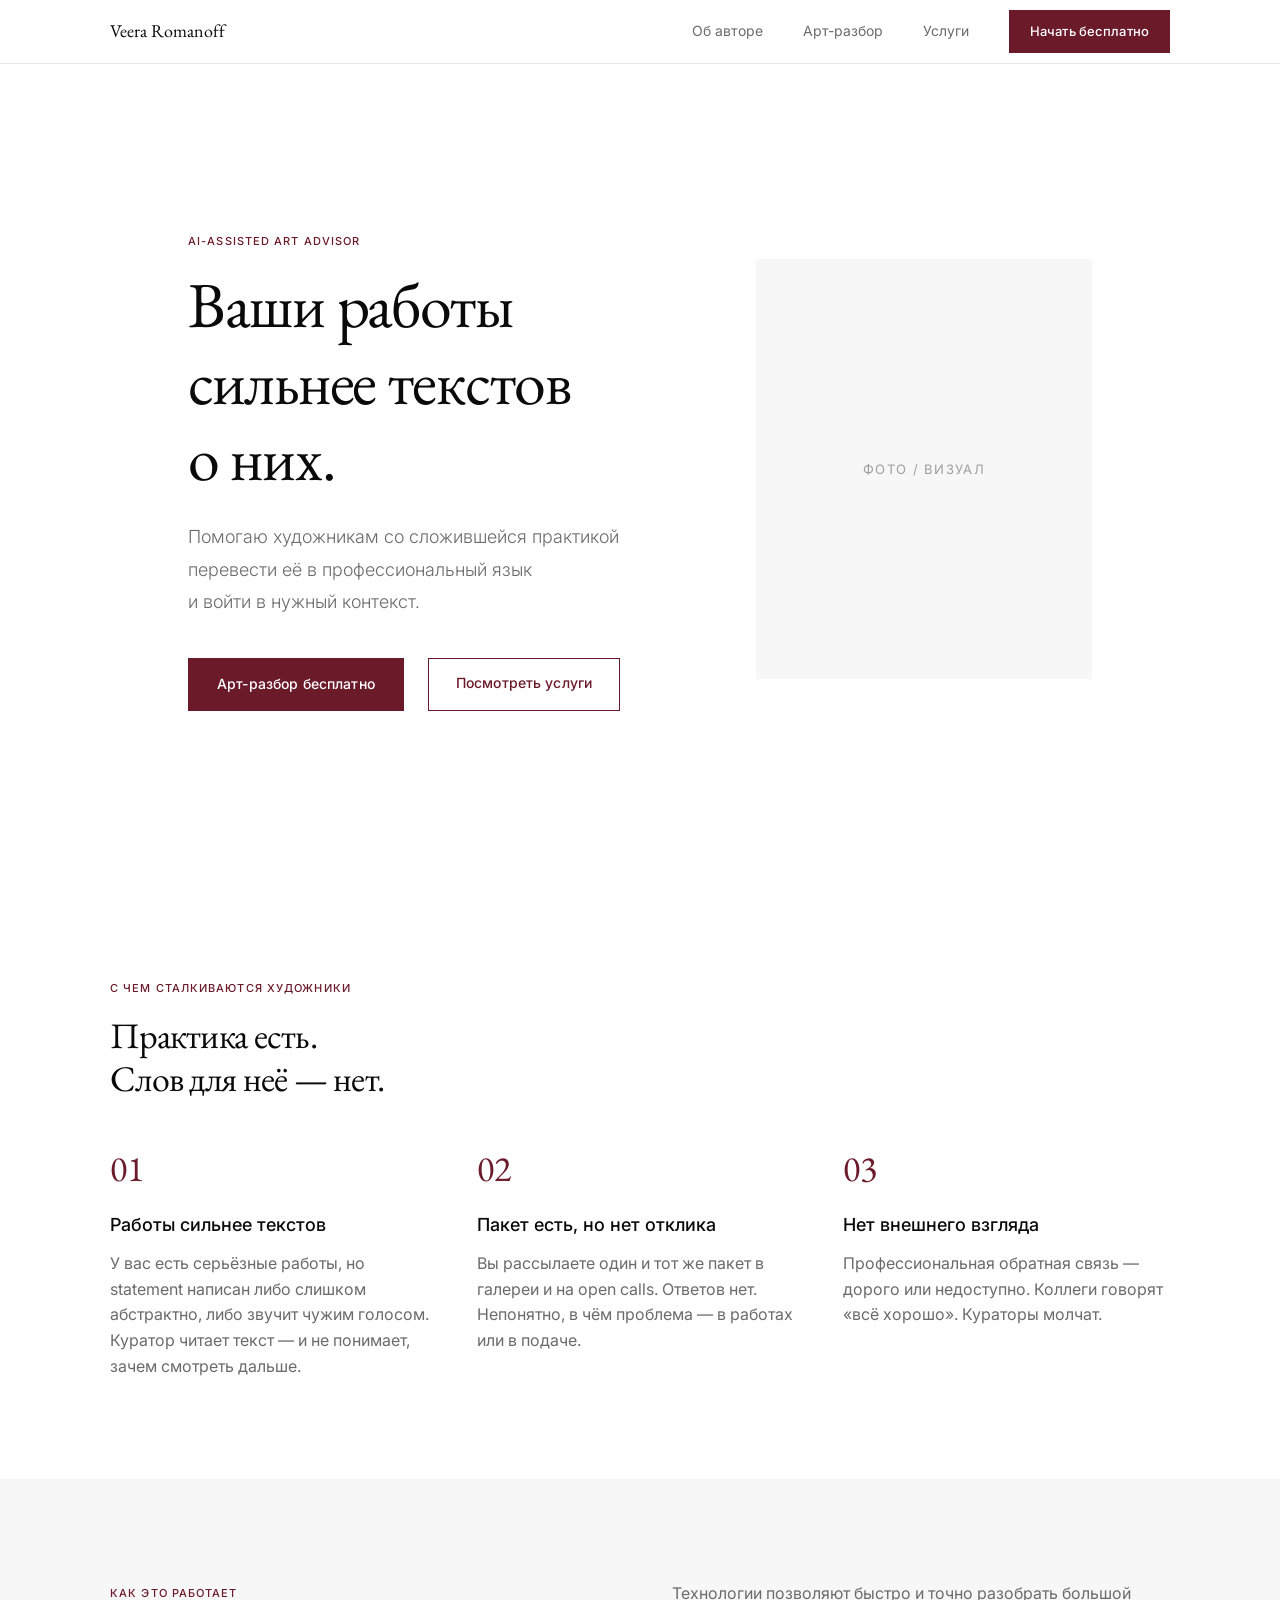
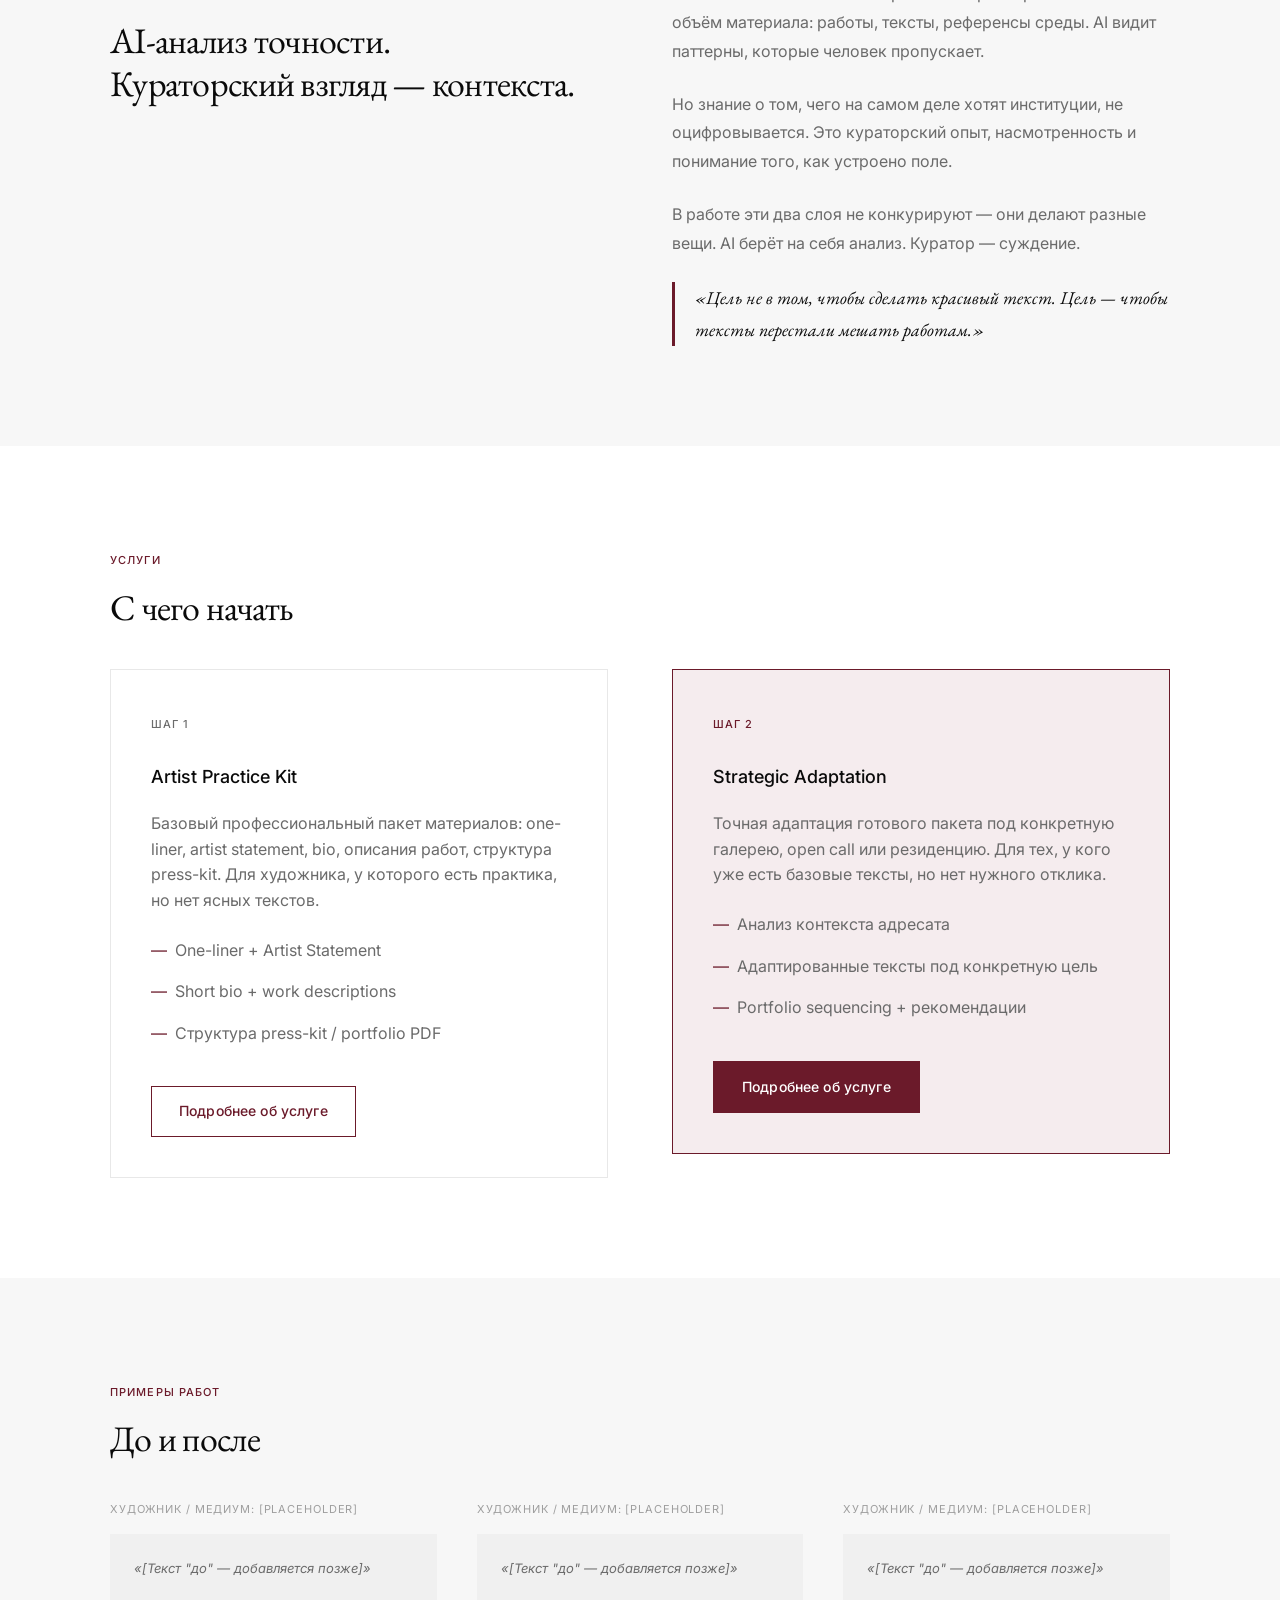
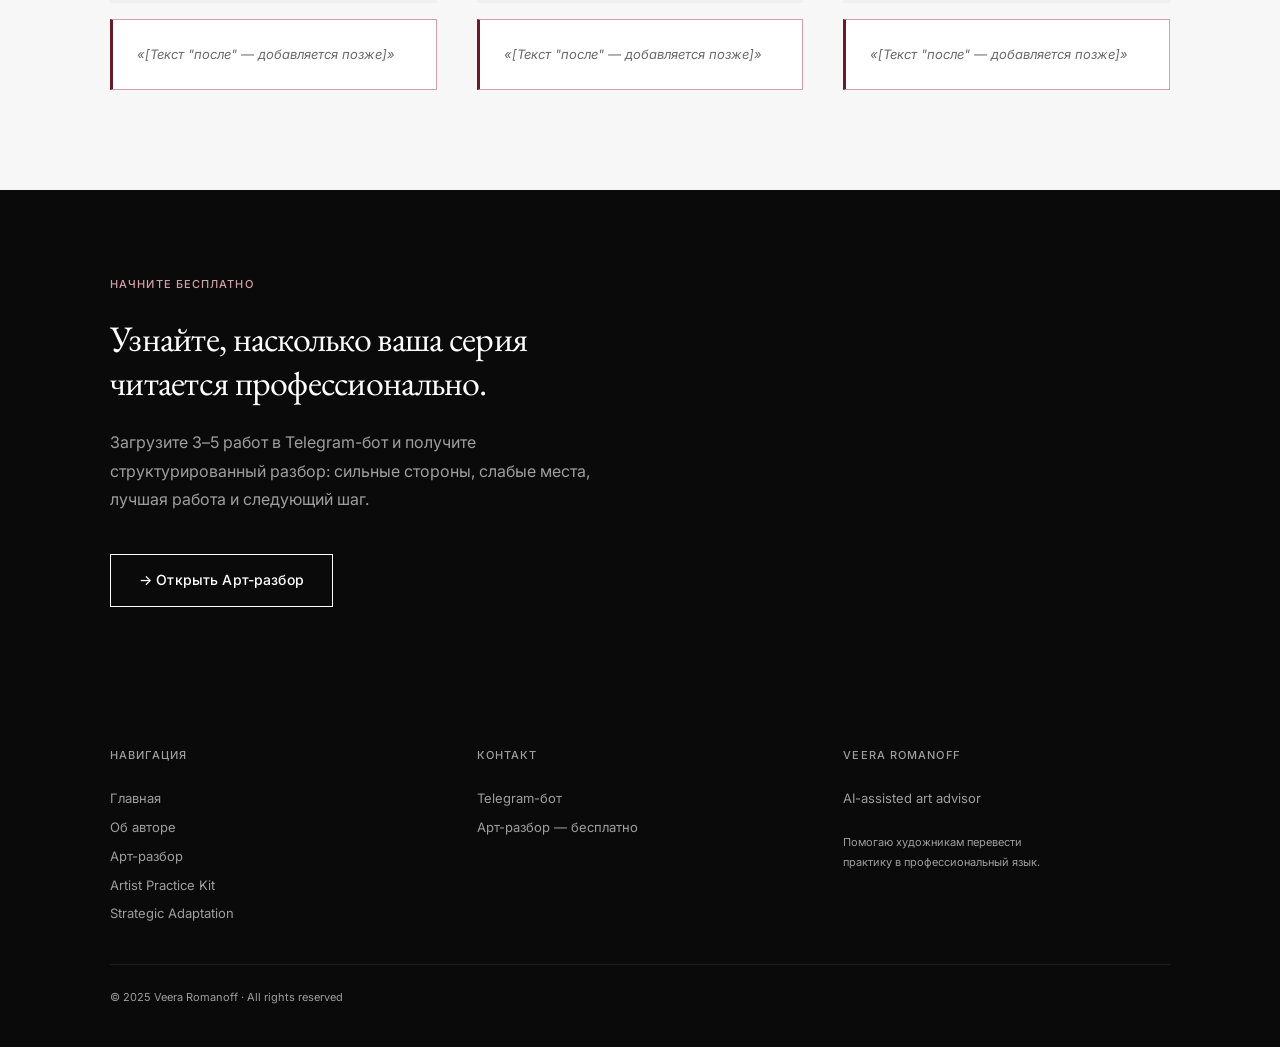
==== index.html @ cb09286b "Initial prototype: Veera Romanoff site 5 pages (index, diagnostic, practice-kit, strategic-adaptatio" ====
<!DOCTYPE html>
<html lang="ru">
<head>
  <meta charset="UTF-8">
  <meta name="viewport" content="width=device-width, initial-scale=1.0">
  <meta name="description" content="Помогаю художникам собрать профессиональный пакет материалов и точно войти в нужный контекст.">
  <meta property="og:title" content="Veera Romanoff — AI-assisted art advisor">
  <meta property="og:description" content="Помогаю художникам собрать профессиональный пакет материалов и точно войти в нужный контекст.">
  <meta property="og:type" content="website">
  <title>Veera Romanoff — AI-assisted art advisor</title>
  <link rel="stylesheet" href="css/main.css">
</head>
<body>

<!-- Navigation -->
<nav class="nav">
  <div class="container">
    <a href="index.html" class="nav-logo">Veera Romanoff</a>
    <div class="nav-links">
      <a href="about.html" class="nav-link">Об авторе</a>
      <a href="diagnostic.html" class="nav-link">Арт-разбор</a>
      <a href="practice-kit.html" class="nav-link">Услуги</a>
      <a href="diagnostic.html" class="btn btn-primary" style="font-size:13px;padding:10px 20px;">Начать бесплатно</a>
    </div>
    <button class="nav-toggle" id="navToggle" aria-label="Меню">
      <span></span><span></span><span></span>
    </button>
  </div>
</nav>

<!-- Mobile nav -->
<div class="nav-mobile" id="navMobile">
  <a href="about.html" class="nav-link">Об авторе</a>
  <a href="diagnostic.html" class="nav-link">Арт-разбор</a>
  <a href="practice-kit.html" class="nav-link">Услуги</a>
  <a href="diagnostic.html" class="btn btn-primary">Начать бесплатно</a>
</div>

<!-- ── Section 01: Hero ── -->
<section class="hero">
  <div class="container">
    <div class="two-col-60-40">
      <div class="hero-content">
        <span class="section-label hero-animate">AI-assisted art advisor</span>
        <h1 class="hero-title hero-animate">
          Ваши работы<br>
          сильнее текстов<br>
          о них.
        </h1>
        <p class="hero-subtitle hero-animate">
          Помогаю художникам со сложившейся практикой<br>
          перевести её в профессиональный язык<br>
          и войти в нужный контекст.
        </p>
        <div class="hero-cta hero-animate">
          <a href="diagnostic.html" class="btn btn-primary">Арт-разбор бесплатно</a>
          <a href="practice-kit.html" class="btn btn-secondary">Посмотреть услуги</a>
        </div>
      </div>
      <div>
        <div class="hero-visual" style="min-height:420px;">
          ФОТО / ВИЗУАЛ
        </div>
      </div>
    </div>
  </div>
</section>

<!-- ── Section 02: Проблема ── -->
<section class="section" style="background: var(--color-bg);">
  <div class="container">
    <span class="section-label">С чем сталкиваются художники</span>
    <h2 class="mb-lg">Практика есть.<br>Слов для неё — нет.</h2>
    <div class="three-col">

      <div>
        <div class="problem-num">01</div>
        <h3 class="mb-sm">Работы сильнее текстов</h3>
        <p class="text-muted">У вас есть серьёзные работы, но statement написан либо слишком абстрактно, либо звучит чужим голосом. Куратор читает текст — и не понимает, зачем смотреть дальше.</p>
      </div>

      <div>
        <div class="problem-num">02</div>
        <h3 class="mb-sm">Пакет есть, но нет отклика</h3>
        <p class="text-muted">Вы рассылаете один и тот же пакет в галереи и на open calls. Ответов нет. Непонятно, в чём проблема — в работах или в подаче.</p>
      </div>

      <div>
        <div class="problem-num">03</div>
        <h3 class="mb-sm">Нет внешнего взгляда</h3>
        <p class="text-muted">Профессиональная обратная связь — дорого или недоступно. Коллеги говорят «всё хорошо». Кураторы молчат.</p>
      </div>

    </div>
  </div>
</section>

<!-- ── Section 03: Методология ── -->
<section class="section section-bg">
  <div class="container">
    <div class="two-col">
      <div>
        <span class="section-label">Как это работает</span>
        <h2>AI-анализ точности.<br>Кураторский взгляд — контекста.</h2>
      </div>
      <div>
        <p class="text-muted" style="line-height:1.8;">
          Технологии позволяют быстро и точно разобрать большой объём материала: работы, тексты, референсы среды. AI видит паттерны, которые человек пропускает.
        </p>
        <p class="text-muted mt-md" style="line-height:1.8;">
          Но знание о том, чего на самом деле хотят институции, не оцифровывается. Это кураторский опыт, насмотренность и понимание того, как устроено поле.
        </p>
        <p class="text-muted mt-md" style="line-height:1.8;">
          В работе эти два слоя не конкурируют — они делают разные вещи. AI берёт на себя анализ. Куратор — суждение.
        </p>
        <blockquote class="accent-quote">
          «Цель не в том, чтобы сделать красивый текст. Цель — чтобы тексты перестали мешать работам.»
        </blockquote>
      </div>
    </div>
  </div>
</section>

<!-- ── Section 04: Два оффера ── -->
<section class="section">
  <div class="container">
    <span class="section-label">Услуги</span>
    <h2 class="mb-lg">С чего начать</h2>
    <div class="two-col">

      <div class="offer-card">
        <span class="section-label" style="color:var(--color-text-muted);">Шаг 1</span>
        <h3 class="mt-sm mb-md">Artist Practice Kit</h3>
        <p class="text-muted mb-md">
          Базовый профессиональный пакет материалов: one-liner, artist statement, bio, описания работ, структура press-kit. Для художника, у которого есть практика, но нет ясных текстов.
        </p>
        <ul class="deliverables-list mb-lg">
          <li>One-liner + Artist Statement</li>
          <li>Short bio + work descriptions</li>
          <li>Структура press-kit / portfolio PDF</li>
        </ul>
        <a href="practice-kit.html" class="btn btn-secondary">Подробнее об услуге</a>
      </div>

      <div class="offer-card featured">
        <span class="section-label">Шаг 2</span>
        <h3 class="mt-sm mb-md">Strategic Adaptation</h3>
        <p class="text-muted mb-md">
          Точная адаптация готового пакета под конкретную галерею, open call или резиденцию. Для тех, у кого уже есть базовые тексты, но нет нужного отклика.
        </p>
        <ul class="deliverables-list mb-lg">
          <li>Анализ контекста адресата</li>
          <li>Адаптированные тексты под конкретную цель</li>
          <li>Portfolio sequencing + рекомендации</li>
        </ul>
        <a href="strategic-adaptation.html" class="btn btn-primary">Подробнее об услуге</a>
      </div>

    </div>
  </div>
</section>

<!-- ── Section 05: Кейсы placeholder ── -->
<section class="section section-bg">
  <div class="container">
    <span class="section-label">Примеры работ</span>
    <h2 class="mb-lg">До и после</h2>
    <div class="three-col">

      <div>
        <p class="text-light" style="font-size:var(--text-xs);text-transform:uppercase;letter-spacing:0.08em;margin-bottom:var(--gap-sm);">Художник / медиум: [PLACEHOLDER]</p>
        <div style="background:var(--color-surface-2);padding:var(--gap-md);margin-bottom:var(--gap-sm);">
          <p class="text-muted" style="font-size:var(--text-sm);font-style:italic;">«[Текст "до" — добавляется позже]»</p>
        </div>
        <div style="background:var(--color-bg);border:1px solid var(--color-accent-border);border-left:3px solid var(--color-accent);padding:var(--gap-md);">
          <p class="text-muted" style="font-size:var(--text-sm);font-style:italic;">«[Текст "после" — добавляется позже]»</p>
        </div>
      </div>

      <div>
        <p class="text-light" style="font-size:var(--text-xs);text-transform:uppercase;letter-spacing:0.08em;margin-bottom:var(--gap-sm);">Художник / медиум: [PLACEHOLDER]</p>
        <div style="background:var(--color-surface-2);padding:var(--gap-md);margin-bottom:var(--gap-sm);">
          <p class="text-muted" style="font-size:var(--text-sm);font-style:italic;">«[Текст "до" — добавляется позже]»</p>
        </div>
        <div style="background:var(--color-bg);border:1px solid var(--color-accent-border);border-left:3px solid var(--color-accent);padding:var(--gap-md);">
          <p class="text-muted" style="font-size:var(--text-sm);font-style:italic;">«[Текст "после" — добавляется позже]»</p>
        </div>
      </div>

      <div>
        <p class="text-light" style="font-size:var(--text-xs);text-transform:uppercase;letter-spacing:0.08em;margin-bottom:var(--gap-sm);">Художник / медиум: [PLACEHOLDER]</p>
        <div style="background:var(--color-surface-2);padding:var(--gap-md);margin-bottom:var(--gap-sm);">
          <p class="text-muted" style="font-size:var(--text-sm);font-style:italic;">«[Текст "до" — добавляется позже]»</p>
        </div>
        <div style="background:var(--color-bg);border:1px solid var(--color-accent-border);border-left:3px solid var(--color-accent);padding:var(--gap-md);">
          <p class="text-muted" style="font-size:var(--text-sm);font-style:italic;">«[Текст "после" — добавляется позже]»</p>
        </div>
      </div>

    </div>
  </div>
</section>

<!-- ── Section 06: CTA Арт-разбор ── -->
<section class="section-dark" style="padding:80px 0;">
  <div class="container">
    <span class="section-label" style="color:var(--color-accent-border);">Начните бесплатно</span>
    <h2 style="color:#FFFFFF;margin-top:var(--gap-xs);max-width:560px;" class="mb-md">
      Узнайте, насколько ваша серия<br>читается профессионально.
    </h2>
    <p class="mb-lg" style="color:var(--color-text-light);max-width:480px;line-height:1.8;">
      Загрузите 3–5 работ в Telegram-бот и получите структурированный разбор: сильные стороны, слабые места, лучшая работа и следующий шаг.
    </p>
    <a href="diagnostic.html" class="btn btn-outline-white">→ Открыть Арт-разбор</a>
  </div>
</section>

<!-- Footer -->
<footer class="footer">
  <div class="container">
    <div class="footer-grid">
      <div>
        <div class="footer-col-title">Навигация</div>
        <div class="footer-links">
          <a href="index.html" class="footer-link">Главная</a>
          <a href="about.html" class="footer-link">Об авторе</a>
          <a href="diagnostic.html" class="footer-link">Арт-разбор</a>
          <a href="practice-kit.html" class="footer-link">Artist Practice Kit</a>
          <a href="strategic-adaptation.html" class="footer-link">Strategic Adaptation</a>
        </div>
      </div>
      <div>
        <div class="footer-col-title">Контакт</div>
        <div class="footer-contact-item">
          <a href="https://t.me/AS_series_diagnostic_bot?start=Veera2026open" class="footer-link" target="_blank">Telegram-бот</a>
        </div>
        <div class="footer-contact-item">
          <a href="diagnostic.html" class="footer-link">Арт-разбор — бесплатно</a>
        </div>
      </div>
      <div>
        <div class="footer-col-title">Veera Romanoff</div>
        <p class="footer-contact-item">AI-assisted art advisor</p>
        <p class="footer-contact-item" style="margin-top:var(--gap-md);font-size:var(--text-xs);line-height:1.8;">
          Помогаю художникам перевести<br>практику в профессиональный язык.
        </p>
      </div>
    </div>
    <div class="footer-bottom">
      © 2025 Veera Romanoff · All rights reserved
    </div>
  </div>
</footer>

<script src="js/main.js"></script>
</body>
</html>
---- css/main.css ----
@import 'reset.css';
@import 'tokens.css';

/* ─── Base ─────────────────────────────────────── */

body {
  font-family: var(--font-sans);
  font-size: var(--text-base);
  font-weight: 400;
  color: var(--color-text);
  background: var(--color-bg);
  line-height: var(--leading-normal);
}

a {
  color: var(--color-text);
  transition: color 0.2s;
}
a:hover {
  color: var(--color-accent);
}

/* ─── Container ─────────────────────────────────── */

.container {
  max-width: var(--container-max);
  margin: 0 auto;
  padding: 0 var(--container-px);
}

@media (max-width: 768px) {
  .container {
    padding: 0 var(--container-px-mob);
  }
}

/* ─── Typography ────────────────────────────────── */

h1, h2 {
  font-family: var(--font-serif);
  font-weight: 400;
  line-height: var(--leading-tight);
  letter-spacing: var(--tracking-tight);
}

h1 { font-size: var(--text-3xl); }
h2 { font-size: var(--text-2xl); }
h3 {
  font-family: var(--font-sans);
  font-size: var(--text-md);
  font-weight: 500;
  line-height: var(--leading-tight);
}

.hero-title {
  font-family: var(--font-serif);
  font-size: var(--text-hero);
  font-weight: 400;
  line-height: var(--leading-tight);
  letter-spacing: var(--tracking-tight);
}

@media (max-width: 768px) {
  .hero-title { font-size: 40px; }
  h1 { font-size: var(--text-xl); }
  h2 { font-size: var(--text-xl); }
}

/* ─── Section label ─────────────────────────────── */

.section-label {
  display: inline-block;
  font-family: var(--font-sans);
  font-size: var(--text-xs);
  font-weight: 500;
  letter-spacing: 0.1em;
  text-transform: uppercase;
  color: var(--color-accent);
  margin-bottom: var(--gap-sm);
}

/* ─── Divider ───────────────────────────────────── */

.divider {
  width: 40px;
  height: 1px;
  background: var(--color-accent);
  margin: var(--gap-md) 0;
}

/* ─── Buttons ───────────────────────────────────── */

.btn {
  display: inline-block;
  font-family: var(--font-sans);
  font-size: 14px;
  font-weight: 500;
  letter-spacing: 0.01em;
  border-radius: 0;
  cursor: pointer;
  transition: background 0.2s, border-color 0.2s, color 0.2s;
  text-align: center;
  white-space: nowrap;
}

.btn-primary {
  background: var(--color-accent);
  color: #FFFFFF;
  border: 1px solid var(--color-accent);
  padding: 14px 28px;
}
.btn-primary:hover {
  background: var(--color-accent-hover);
  border-color: var(--color-accent-hover);
  color: #FFFFFF;
}

.btn-secondary {
  background: transparent;
  color: var(--color-accent);
  border: 1px solid var(--color-accent);
  padding: 13px 27px;
}
.btn-secondary:hover {
  background: var(--color-accent-subtle);
  color: var(--color-accent);
}

.btn-ghost {
  background: transparent;
  color: var(--color-accent);
  border: none;
  padding: 0;
  font-size: 14px;
  font-weight: 500;
  text-decoration: underline;
  text-underline-offset: 3px;
}
.btn-ghost:hover {
  color: var(--color-accent-hover);
}

.btn-outline-white {
  background: transparent;
  color: #FFFFFF;
  border: 1px solid #FFFFFF;
  padding: 14px 28px;
}
.btn-outline-white:hover {
  background: rgba(255,255,255,0.1);
  color: #FFFFFF;
}

/* ─── Navigation ────────────────────────────────── */

.nav {
  position: sticky;
  top: 0;
  z-index: 100;
  height: var(--nav-h);
  background: var(--color-bg);
  border-bottom: 1px solid var(--color-border);
  display: flex;
  align-items: center;
}

.nav .container {
  width: 100%;
  display: flex;
  align-items: center;
  justify-content: space-between;
}

.nav-logo {
  font-family: var(--font-serif);
  font-size: var(--text-md);
  font-weight: 400;
  color: var(--color-text);
  letter-spacing: 0;
}
.nav-logo:hover {
  color: var(--color-accent);
}

.nav-links {
  display: flex;
  align-items: center;
  gap: var(--gap-lg);
}

.nav-link {
  font-family: var(--font-sans);
  font-size: 14px;
  font-weight: 400;
  color: var(--color-text-muted);
  transition: color 0.2s;
  position: relative;
}
.nav-link:hover,
.nav-link.active {
  color: var(--color-accent);
}
.nav-link.active::after {
  content: '';
  position: absolute;
  bottom: -4px;
  left: 0;
  right: 0;
  height: 1px;
  background: var(--color-accent);
}

/* Hamburger */
.nav-toggle {
  display: none;
  flex-direction: column;
  gap: 5px;
  cursor: pointer;
  padding: 4px;
}
.nav-toggle span {
  display: block;
  width: 22px;
  height: 1.5px;
  background: var(--color-text);
  transition: transform 0.3s, opacity 0.3s;
}

.nav-mobile {
  display: none;
  position: fixed;
  top: var(--nav-h);
  left: 0;
  right: 0;
  bottom: 0;
  background: var(--color-bg);
  z-index: 99;
  flex-direction: column;
  align-items: center;
  justify-content: center;
  gap: var(--gap-lg);
}
.nav-mobile.open {
  display: flex;
}
.nav-mobile .nav-link {
  font-size: var(--text-lg);
  font-family: var(--font-serif);
}

@media (max-width: 768px) {
  .nav-links { display: none; }
  .nav-toggle { display: flex; }
}

/* Nav open state */
.nav-toggle.open span:nth-child(1) {
  transform: translateY(6.5px) rotate(45deg);
}
.nav-toggle.open span:nth-child(2) {
  opacity: 0;
}
.nav-toggle.open span:nth-child(3) {
  transform: translateY(-6.5px) rotate(-45deg);
}

/* ─── Footer ────────────────────────────────────── */

.footer {
  background: #0A0A0A;
  color: #FFFFFF;
  padding: 60px 0 40px;
}

.footer-grid {
  display: grid;
  grid-template-columns: repeat(3, 1fr);
  gap: var(--gap-lg);
  margin-bottom: var(--gap-lg);
}

.footer-col-title {
  font-family: var(--font-sans);
  font-size: var(--text-xs);
  font-weight: 500;
  letter-spacing: 0.1em;
  text-transform: uppercase;
  color: var(--color-text-light);
  margin-bottom: var(--gap-md);
}

.footer-links {
  display: flex;
  flex-direction: column;
  gap: var(--gap-xs);
}

.footer-link {
  font-size: var(--text-sm);
  color: var(--color-text-light);
  transition: color 0.2s;
}
.footer-link:hover {
  color: #FFFFFF;
}

.footer-contact-item {
  font-size: var(--text-sm);
  color: var(--color-text-light);
  margin-bottom: var(--gap-xs);
}

.footer-bottom {
  border-top: 1px solid #1E1E1E;
  padding-top: var(--gap-md);
  font-size: var(--text-xs);
  color: var(--color-text-light);
}

@media (max-width: 768px) {
  .footer-grid {
    grid-template-columns: 1fr;
    gap: var(--gap-md);
  }
}

/* ─── Sections ──────────────────────────────────── */

.section {
  padding: var(--section-py) 0;
}
.section-sm {
  padding: 80px 0;
}

@media (max-width: 768px) {
  .section { padding: var(--section-py-mob) 0; }
  .section-sm { padding: 48px 0; }
}

.section-bg {
  background: var(--color-surface);
}
.section-dark {
  background: #0A0A0A;
  color: #FFFFFF;
}

/* ─── Offer Cards ───────────────────────────────── */

.offer-card {
  border: 1px solid var(--color-border);
  padding: 40px;
  background: var(--color-bg);
  transition: border-color 0.2s;
}
.offer-card:hover {
  border-color: var(--color-accent);
}
.offer-card.featured {
  border-color: var(--color-accent);
  background: var(--color-accent-subtle);
}

/* ─── Two columns ───────────────────────────────── */

.two-col {
  display: grid;
  grid-template-columns: 1fr 1fr;
  gap: var(--gap-xl);
  align-items: start;
}
.two-col-60-40 {
  display: grid;
  grid-template-columns: 60fr 40fr;
  gap: var(--gap-xl);
  align-items: center;
}
.two-col-40-60 {
  display: grid;
  grid-template-columns: 40fr 60fr;
  gap: var(--gap-xl);
  align-items: center;
}

@media (max-width: 768px) {
  .two-col,
  .two-col-60-40,
  .two-col-40-60 {
    grid-template-columns: 1fr;
    gap: var(--gap-lg);
  }
}

/* ─── Three columns ─────────────────────────────── */

.three-col {
  display: grid;
  grid-template-columns: repeat(3, 1fr);
  gap: var(--gap-lg);
}

@media (max-width: 768px) {
  .three-col {
    grid-template-columns: 1fr;
    gap: var(--gap-md);
  }
}

/* ─── Accent quote block ────────────────────────── */

.accent-quote {
  border-left: 3px solid var(--color-accent);
  padding-left: 20px;
  margin-top: var(--gap-md);
  font-family: var(--font-serif);
  font-style: italic;
  font-size: var(--text-md);
  line-height: var(--leading-loose);
  color: var(--color-text);
}

/* ─── Accent CTA block ──────────────────────────── */

.accent-block {
  background: var(--color-accent-subtle);
  border: 1px solid var(--color-accent-border);
  padding: 60px;
}

@media (max-width: 768px) {
  .accent-block { padding: 40px var(--container-px-mob); }
}

/* ─── Placeholder image ─────────────────────────── */

.img-placeholder {
  background: var(--color-surface-2);
  display: flex;
  align-items: center;
  justify-content: center;
  color: var(--color-text-light);
  font-size: var(--text-sm);
  font-family: var(--font-sans);
  letter-spacing: 0.05em;
  text-transform: uppercase;
}

/* ─── Hero ──────────────────────────────────────── */

.hero {
  min-height: 90vh;
  display: flex;
  align-items: center;
  padding: 80px 0;
}

.hero-subtitle {
  font-family: var(--font-sans);
  font-size: var(--text-md);
  font-weight: 300;
  color: var(--color-text-muted);
  line-height: var(--leading-loose);
  margin-top: var(--gap-md);
  max-width: 480px;
}

.hero-cta {
  display: flex;
  gap: var(--gap-md);
  margin-top: var(--gap-lg);
  flex-wrap: wrap;
}

.hero-visual {
  background: var(--color-surface);
  aspect-ratio: 4/5;
  display: flex;
  align-items: center;
  justify-content: center;
  color: var(--color-text-light);
  font-size: var(--text-sm);
  font-family: var(--font-sans);
  letter-spacing: 0.1em;
  text-transform: uppercase;
}

/* Hero animate */
.hero-animate {
  opacity: 0;
  transform: translateY(16px);
  animation: fadeUp 0.6s ease forwards;
}
.hero-animate:nth-child(2) { animation-delay: 0.1s; }
.hero-animate:nth-child(3) { animation-delay: 0.2s; }
.hero-animate:nth-child(4) { animation-delay: 0.3s; }

@keyframes fadeUp {
  to {
    opacity: 1;
    transform: translateY(0);
  }
}

/* ─── Problem section ───────────────────────────── */

.problem-num {
  font-family: var(--font-serif);
  font-size: var(--text-2xl);
  color: var(--color-accent);
  margin-bottom: var(--gap-sm);
}

/* ─── Steps ─────────────────────────────────────── */

.step-num {
  font-family: var(--font-serif);
  font-size: var(--text-3xl);
  color: var(--color-accent);
  line-height: 1;
  margin-bottom: var(--gap-sm);
}

/* ─── Card grid (deliverables) ──────────────────── */

.deliverable-grid {
  display: grid;
  grid-template-columns: repeat(3, 1fr);
  gap: var(--gap-md);
}

.deliverable-card {
  border: 1px solid var(--color-border);
  padding: var(--gap-md);
  background: var(--color-bg);
}

.deliverable-card-num {
  font-family: var(--font-serif);
  font-size: var(--text-xl);
  color: var(--color-accent);
  margin-bottom: var(--gap-xs);
}

@media (max-width: 768px) {
  .deliverable-grid {
    grid-template-columns: 1fr;
  }
}

/* ─── Methodology table ─────────────────────────── */

.method-table {
  display: grid;
  grid-template-columns: 1fr 1fr;
  gap: 0;
  border: 1px solid var(--color-border);
}

.method-table-header {
  background: var(--color-surface);
  padding: var(--gap-md);
  font-family: var(--font-sans);
  font-size: var(--text-sm);
  font-weight: 500;
  letter-spacing: 0.05em;
  text-transform: uppercase;
  color: var(--color-text-muted);
  border-bottom: 1px solid var(--color-border);
}

.method-table-header:first-child {
  border-right: 1px solid var(--color-border);
}

.method-table-cell {
  padding: var(--gap-sm) var(--gap-md);
  font-size: var(--text-base);
  color: var(--color-text);
  border-bottom: 1px solid var(--color-border);
}

.method-table-cell:nth-child(odd) {
  border-right: 1px solid var(--color-border);
}

.method-table-cell:nth-last-child(-n+2) {
  border-bottom: none;
}

/* ─── Accordion ─────────────────────────────────── */

.accordion-item {
  border-bottom: 1px solid var(--color-border);
}

.accordion-trigger {
  width: 100%;
  display: flex;
  align-items: center;
  justify-content: space-between;
  padding: var(--gap-md) 0;
  font-family: var(--font-sans);
  font-size: var(--text-base);
  font-weight: 500;
  color: var(--color-text);
  cursor: pointer;
  background: none;
  border: none;
  text-align: left;
  transition: color 0.2s;
}
.accordion-trigger:hover {
  color: var(--color-accent);
}

.accordion-icon {
  font-size: 20px;
  transition: transform 0.3s;
  flex-shrink: 0;
  margin-left: var(--gap-sm);
}

.accordion-item.open .accordion-icon {
  transform: rotate(45deg);
}

.accordion-body {
  display: none;
  padding-bottom: var(--gap-md);
  color: var(--color-text-muted);
  font-size: var(--text-base);
  line-height: var(--leading-loose);
}

.accordion-item.open .accordion-body {
  display: block;
}

/* ─── Forms ─────────────────────────────────────── */

.form {
  display: flex;
  flex-direction: column;
  gap: var(--gap-md);
  max-width: 560px;
}

.form-group {
  display: flex;
  flex-direction: column;
  gap: 6px;
}

.form-label {
  font-size: var(--text-sm);
  font-weight: 500;
  color: var(--color-text);
}

.form-input,
.form-textarea {
  font-family: var(--font-sans);
  font-size: var(--text-base);
  color: var(--color-text);
  background: var(--color-bg);
  border: 1px solid var(--color-border);
  padding: 12px 16px;
  border-radius: 0;
  transition: border-color 0.2s;
  width: 100%;
}

.form-input:focus,
.form-textarea:focus {
  outline: none;
  border-color: var(--color-accent);
}

.form-input::placeholder,
.form-textarea::placeholder {
  color: var(--color-text-light);
}

.form-textarea {
  resize: vertical;
  min-height: 100px;
}

.form-note {
  font-size: var(--text-sm);
  color: var(--color-text-muted);
}

/* ─── For whom list ─────────────────────────────── */

.for-whom-list {
  display: flex;
  flex-direction: column;
  gap: var(--gap-sm);
  margin-top: var(--gap-md);
}

.for-whom-item {
  font-size: var(--text-base);
  color: var(--color-text-muted);
  padding-left: var(--gap-md);
  position: relative;
  line-height: var(--leading-loose);
}
.for-whom-item::before {
  content: '—';
  position: absolute;
  left: 0;
  color: var(--color-accent);
}

/* ─── Deliverables list ─────────────────────────── */

.deliverables-list {
  display: flex;
  flex-direction: column;
  gap: var(--gap-sm);
}

.deliverables-list li {
  font-size: var(--text-base);
  color: var(--color-text-muted);
  padding-left: var(--gap-md);
  position: relative;
}
.deliverables-list li::before {
  content: '—';
  position: absolute;
  left: 0;
  color: var(--color-accent);
}

/* ─── Process steps ─────────────────────────────── */

.process-step {
  padding: var(--gap-md) 0;
  border-bottom: 1px solid var(--color-border);
}
.process-step:last-child {
  border-bottom: none;
}

.process-step-num {
  font-size: var(--text-xs);
  font-weight: 500;
  letter-spacing: 0.1em;
  text-transform: uppercase;
  color: var(--color-accent);
  margin-bottom: var(--gap-xs);
}

/* ─── Misc ──────────────────────────────────────── */

.text-muted { color: var(--color-text-muted); }
.text-light { color: var(--color-text-light); }
.text-accent { color: var(--color-accent); }
.text-serif {
  font-family: var(--font-serif);
  font-style: italic;
}

.mt-xs { margin-top: var(--gap-xs); }
.mt-sm { margin-top: var(--gap-sm); }
.mt-md { margin-top: var(--gap-md); }
.mt-lg { margin-top: var(--gap-lg); }
.mt-xl { margin-top: var(--gap-xl); }

.mb-sm { margin-bottom: var(--gap-sm); }
.mb-md { margin-bottom: var(--gap-md); }
.mb-lg { margin-bottom: var(--gap-lg); }

.max-680 { max-width: 680px; }
.max-720 { max-width: 720px; }

.centered { margin: 0 auto; }
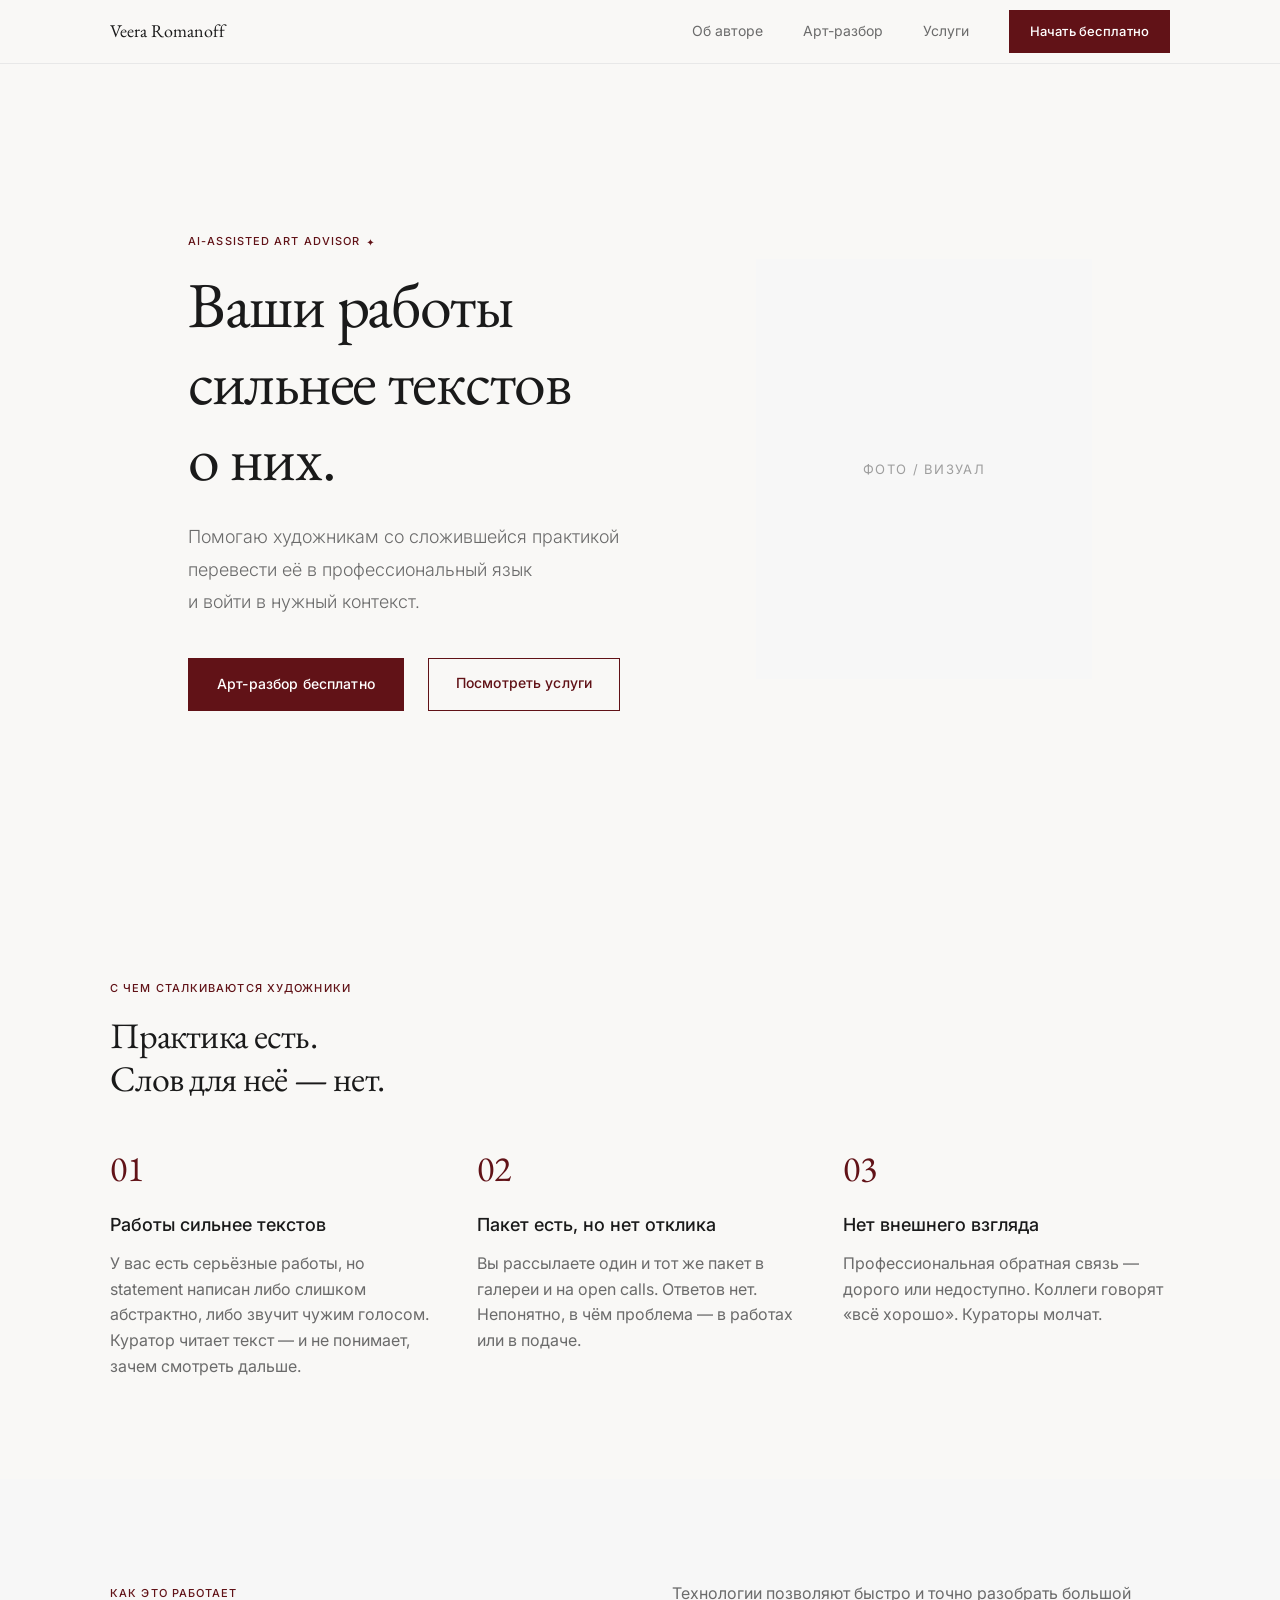
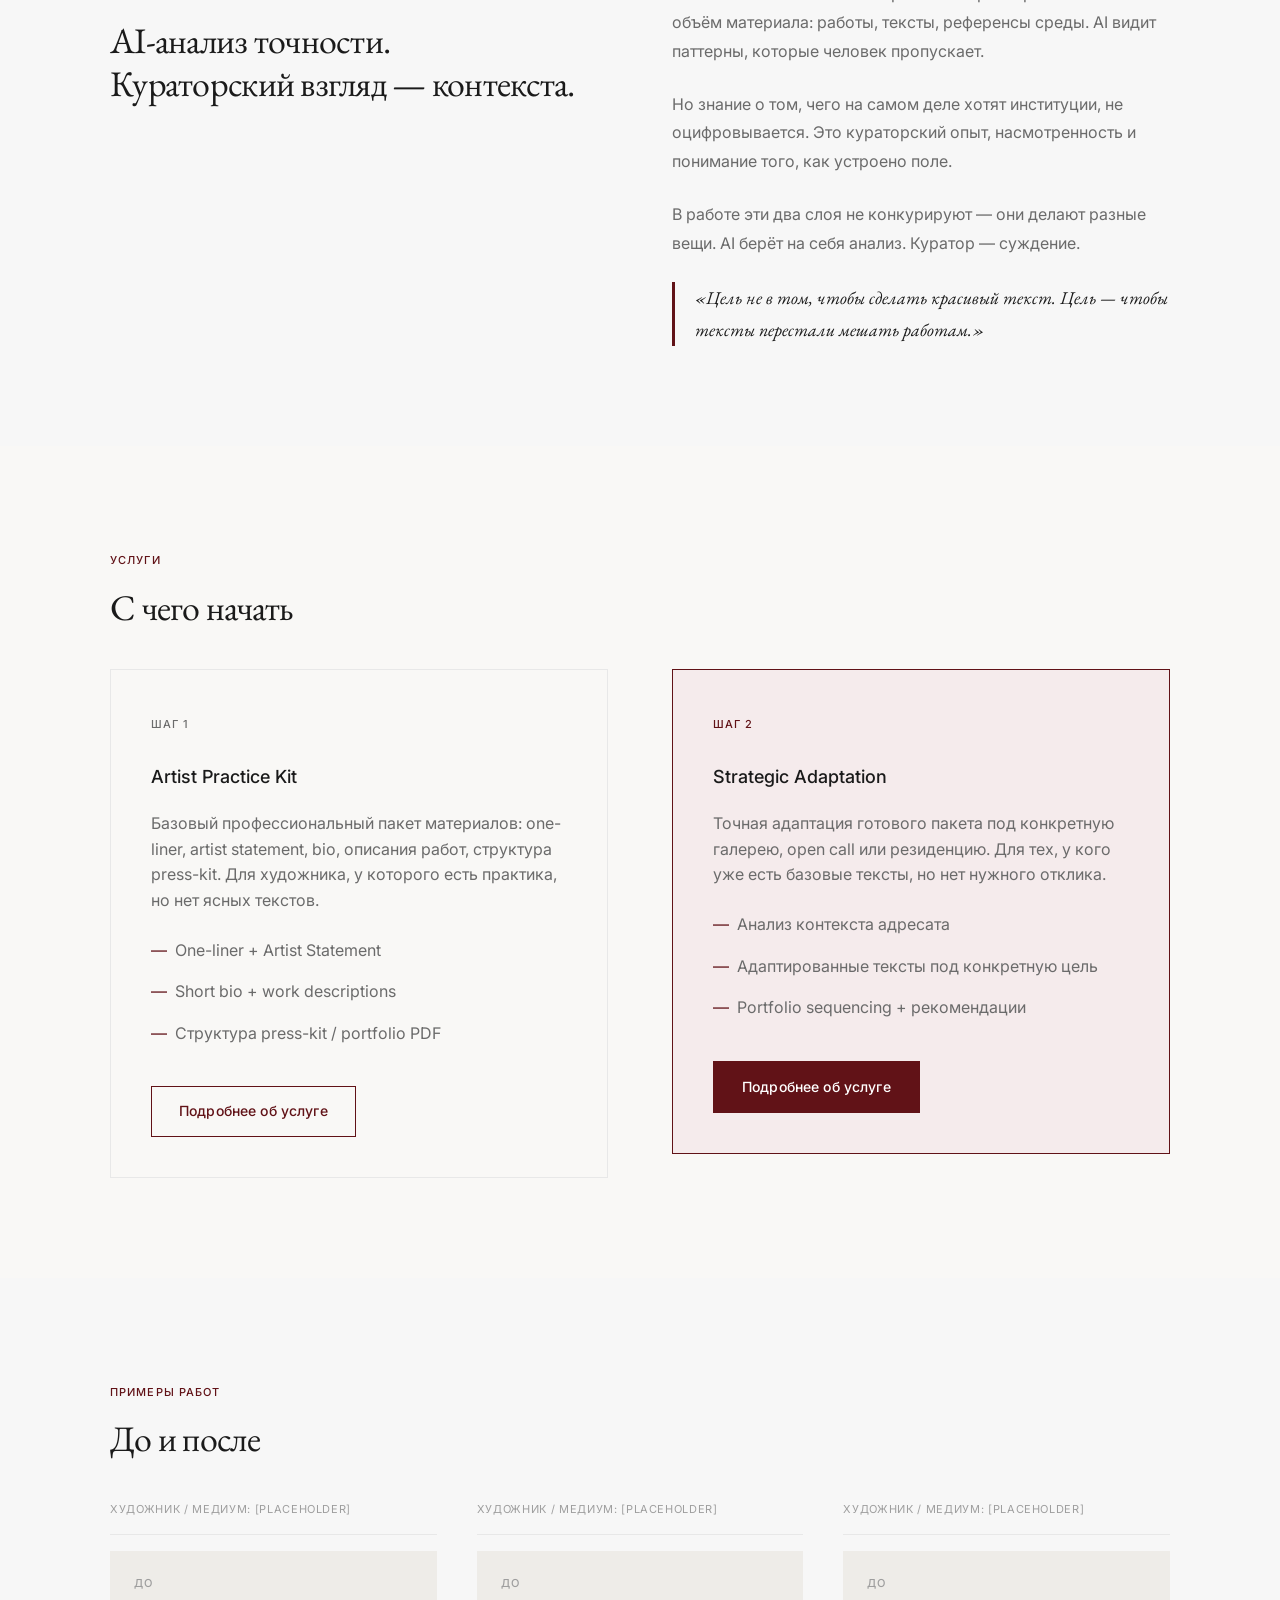
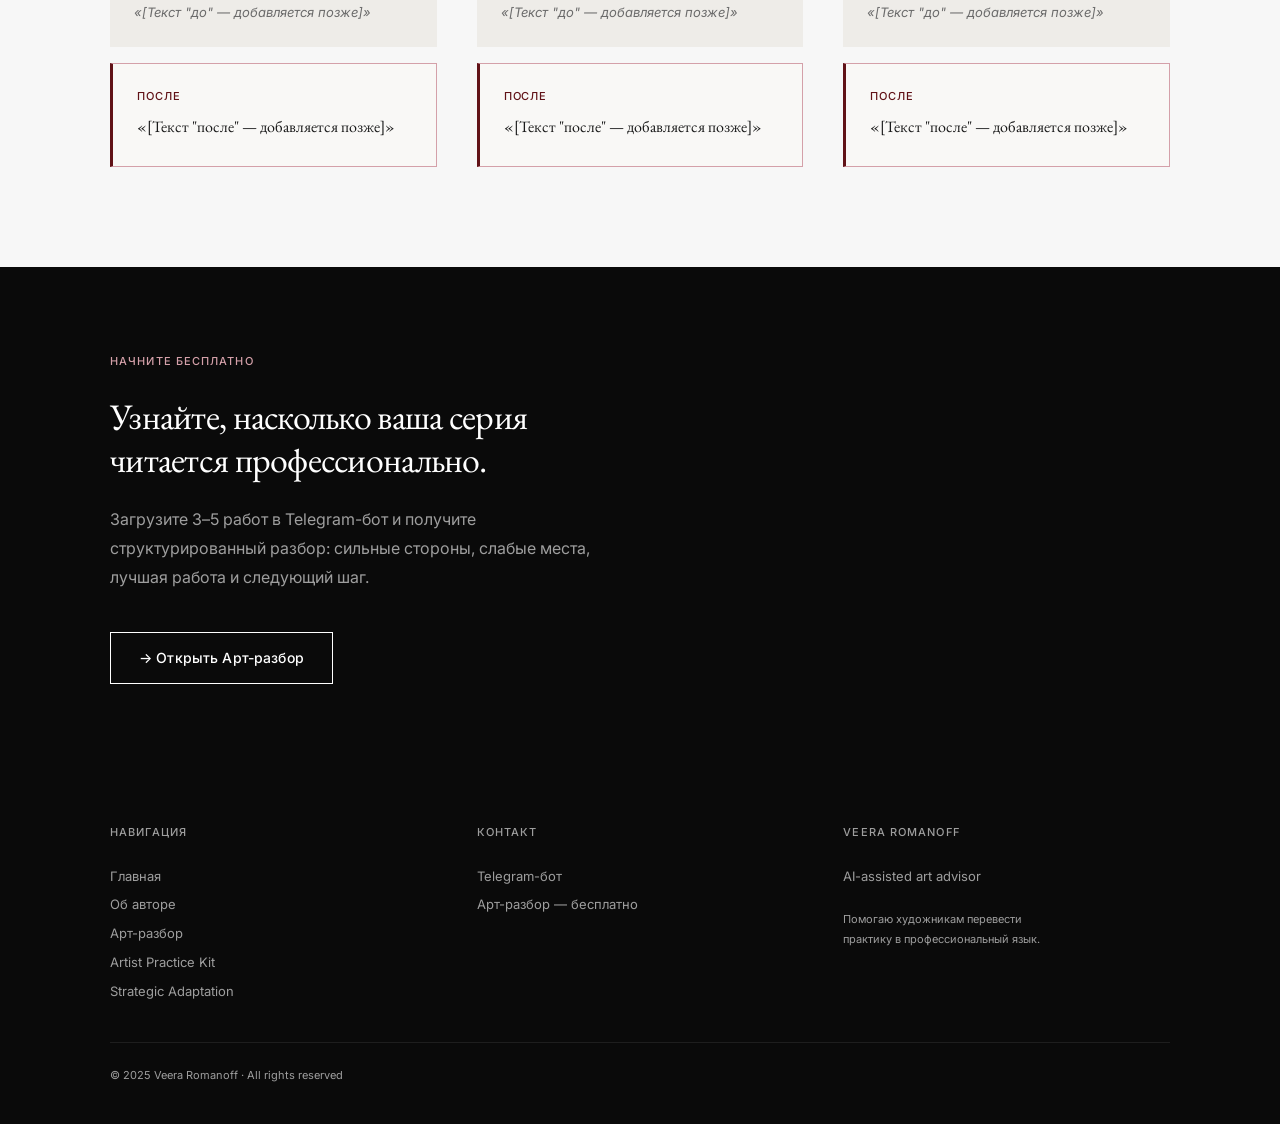
==== commit 3de08e46: "Apply design recommendations: Paper White bg, Oxblood accent, AI sparkle - Background #F9F8F6 (Paper" ====
--- a/index.html
+++ b/index.html
@@ -41,7 +41,7 @@
   <div class="container">
     <div class="two-col-60-40">
       <div class="hero-content">
-        <span class="section-label hero-animate">AI-assisted art advisor</span>
+        <span class="section-label hero-animate">AI-assisted art advisor<span class="sparkle" aria-hidden="true">✦</span></span>
         <h1 class="hero-title hero-animate">
           Ваши работы<br>
           сильнее текстов<br>
@@ -168,32 +168,38 @@
     <div class="three-col">
 
       <div>
-        <p class="text-light" style="font-size:var(--text-xs);text-transform:uppercase;letter-spacing:0.08em;margin-bottom:var(--gap-sm);">Художник / медиум: [PLACEHOLDER]</p>
-        <div style="background:var(--color-surface-2);padding:var(--gap-md);margin-bottom:var(--gap-sm);">
-          <p class="text-muted" style="font-size:var(--text-sm);font-style:italic;">«[Текст "до" — добавляется позже]»</p>
-        </div>
-        <div style="background:var(--color-bg);border:1px solid var(--color-accent-border);border-left:3px solid var(--color-accent);padding:var(--gap-md);">
-          <p class="text-muted" style="font-size:var(--text-sm);font-style:italic;">«[Текст "после" — добавляется позже]»</p>
-        </div>
-      </div>
-
-      <div>
-        <p class="text-light" style="font-size:var(--text-xs);text-transform:uppercase;letter-spacing:0.08em;margin-bottom:var(--gap-sm);">Художник / медиум: [PLACEHOLDER]</p>
-        <div style="background:var(--color-surface-2);padding:var(--gap-md);margin-bottom:var(--gap-sm);">
-          <p class="text-muted" style="font-size:var(--text-sm);font-style:italic;">«[Текст "до" — добавляется позже]»</p>
-        </div>
-        <div style="background:var(--color-bg);border:1px solid var(--color-accent-border);border-left:3px solid var(--color-accent);padding:var(--gap-md);">
-          <p class="text-muted" style="font-size:var(--text-sm);font-style:italic;">«[Текст "после" — добавляется позже]»</p>
-        </div>
-      </div>
-
-      <div>
-        <p class="text-light" style="font-size:var(--text-xs);text-transform:uppercase;letter-spacing:0.08em;margin-bottom:var(--gap-sm);">Художник / медиум: [PLACEHOLDER]</p>
-        <div style="background:var(--color-surface-2);padding:var(--gap-md);margin-bottom:var(--gap-sm);">
-          <p class="text-muted" style="font-size:var(--text-sm);font-style:italic;">«[Текст "до" — добавляется позже]»</p>
-        </div>
-        <div style="background:var(--color-bg);border:1px solid var(--color-accent-border);border-left:3px solid var(--color-accent);padding:var(--gap-md);">
-          <p class="text-muted" style="font-size:var(--text-sm);font-style:italic;">«[Текст "после" — добавляется позже]»</p>
+        <p class="ba-card-meta">Художник / медиум: [PLACEHOLDER]</p>
+        <div class="ba-before">
+          <div class="ba-before-label">До</div>
+          <p>«[Текст "до" — добавляется позже]»</p>
+        </div>
+        <div class="ba-after">
+          <div class="ba-after-label">После</div>
+          <p>«[Текст "после" — добавляется позже]»</p>
+        </div>
+      </div>
+
+      <div>
+        <p class="ba-card-meta">Художник / медиум: [PLACEHOLDER]</p>
+        <div class="ba-before">
+          <div class="ba-before-label">До</div>
+          <p>«[Текст "до" — добавляется позже]»</p>
+        </div>
+        <div class="ba-after">
+          <div class="ba-after-label">После</div>
+          <p>«[Текст "после" — добавляется позже]»</p>
+        </div>
+      </div>
+
+      <div>
+        <p class="ba-card-meta">Художник / медиум: [PLACEHOLDER]</p>
+        <div class="ba-before">
+          <div class="ba-before-label">До</div>
+          <p>«[Текст "до" — добавляется позже]»</p>
+        </div>
+        <div class="ba-after">
+          <div class="ba-after-label">После</div>
+          <p>«[Текст "после" — добавляется позже]»</p>
         </div>
       </div>
 
--- a/css/main.css
+++ b/css/main.css
@@ -779,3 +779,85 @@
 .max-720 { max-width: 720px; }
 
 .centered { margin: 0 auto; }
+
+/* ─── AI Sparkle ────────────────────────────────── */
+
+.sparkle {
+  display: inline-block;
+  margin-left: 6px;
+  color: var(--color-accent);
+  font-size: 10px;
+  vertical-align: middle;
+  animation: sparkle-pulse 2.4s ease-in-out infinite;
+}
+
+@keyframes sparkle-pulse {
+  0%, 100% { opacity: 1; transform: scale(1) rotate(0deg); }
+  40%       { opacity: 0.4; transform: scale(0.8) rotate(20deg); }
+  70%       { opacity: 1; transform: scale(1.2) rotate(-10deg); }
+}
+
+/* ─── Before / After cards ──────────────────────── */
+
+.ba-before {
+  background: #EEECE8;
+  padding: var(--gap-md);
+  margin-bottom: var(--gap-sm);
+  position: relative;
+}
+.ba-before-label {
+  font-size: var(--text-xs);
+  font-weight: 500;
+  letter-spacing: 0.08em;
+  text-transform: uppercase;
+  color: var(--color-text-light);
+  margin-bottom: var(--gap-xs);
+}
+.ba-before p {
+  font-family: var(--font-sans);
+  font-size: var(--text-sm);
+  color: var(--color-text-muted);
+  line-height: 1.7;
+  font-style: italic;
+}
+
+.ba-after {
+  background: var(--color-bg);
+  border: 1px solid var(--color-accent-border);
+  border-left: 3px solid var(--color-accent);
+  padding: var(--gap-md);
+}
+.ba-after-label {
+  font-size: var(--text-xs);
+  font-weight: 500;
+  letter-spacing: 0.08em;
+  text-transform: uppercase;
+  color: var(--color-accent);
+  margin-bottom: var(--gap-xs);
+}
+.ba-after p {
+  font-family: var(--font-serif);
+  font-size: var(--text-base);
+  color: var(--color-text);
+  line-height: 1.8;
+}
+
+.ba-card-meta {
+  font-size: var(--text-xs);
+  letter-spacing: 0.06em;
+  text-transform: uppercase;
+  color: var(--color-text-light);
+  margin-bottom: var(--gap-sm);
+  padding-bottom: var(--gap-sm);
+  border-bottom: 1px solid var(--color-border);
+}
+
+/* ─── Section spacing boost ─────────────────────── */
+
+.section-xl {
+  padding: 120px 0;
+}
+
+@media (max-width: 768px) {
+  .section-xl { padding: var(--section-py-mob) 0; }
+}
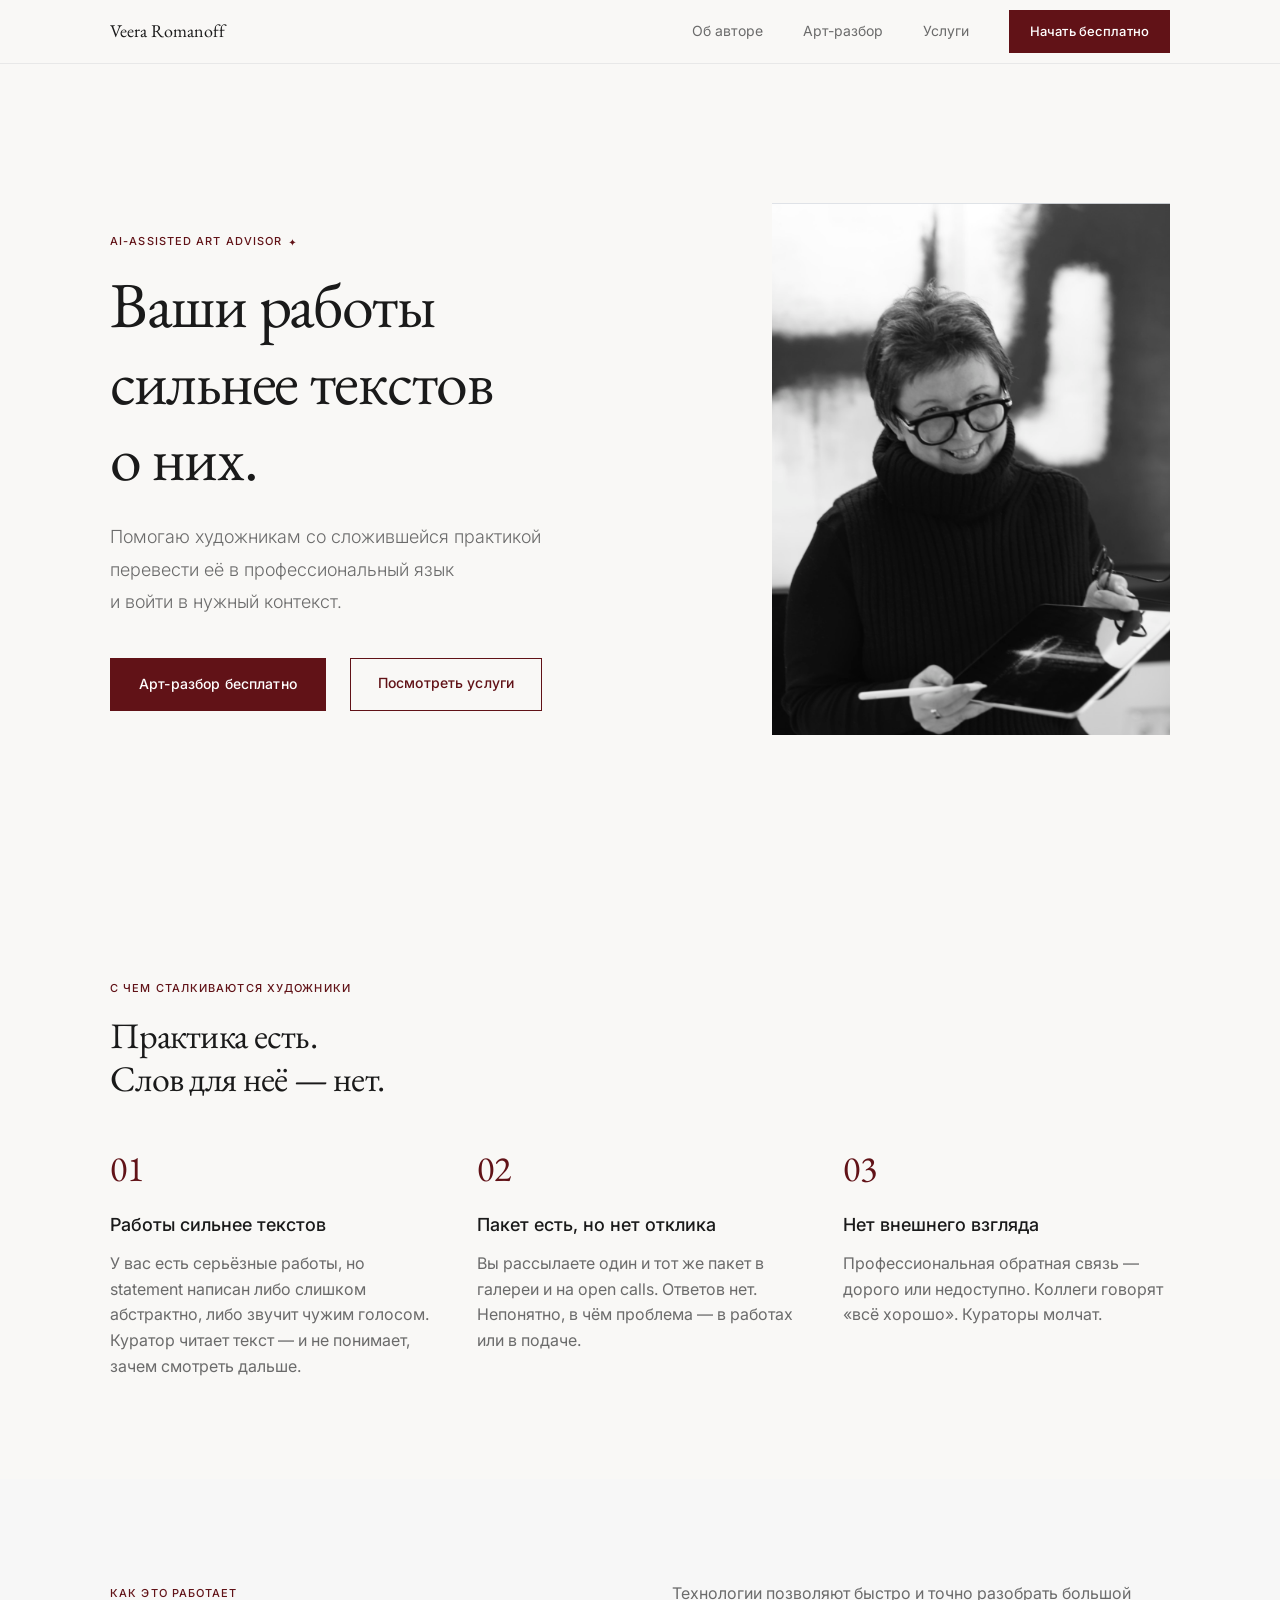
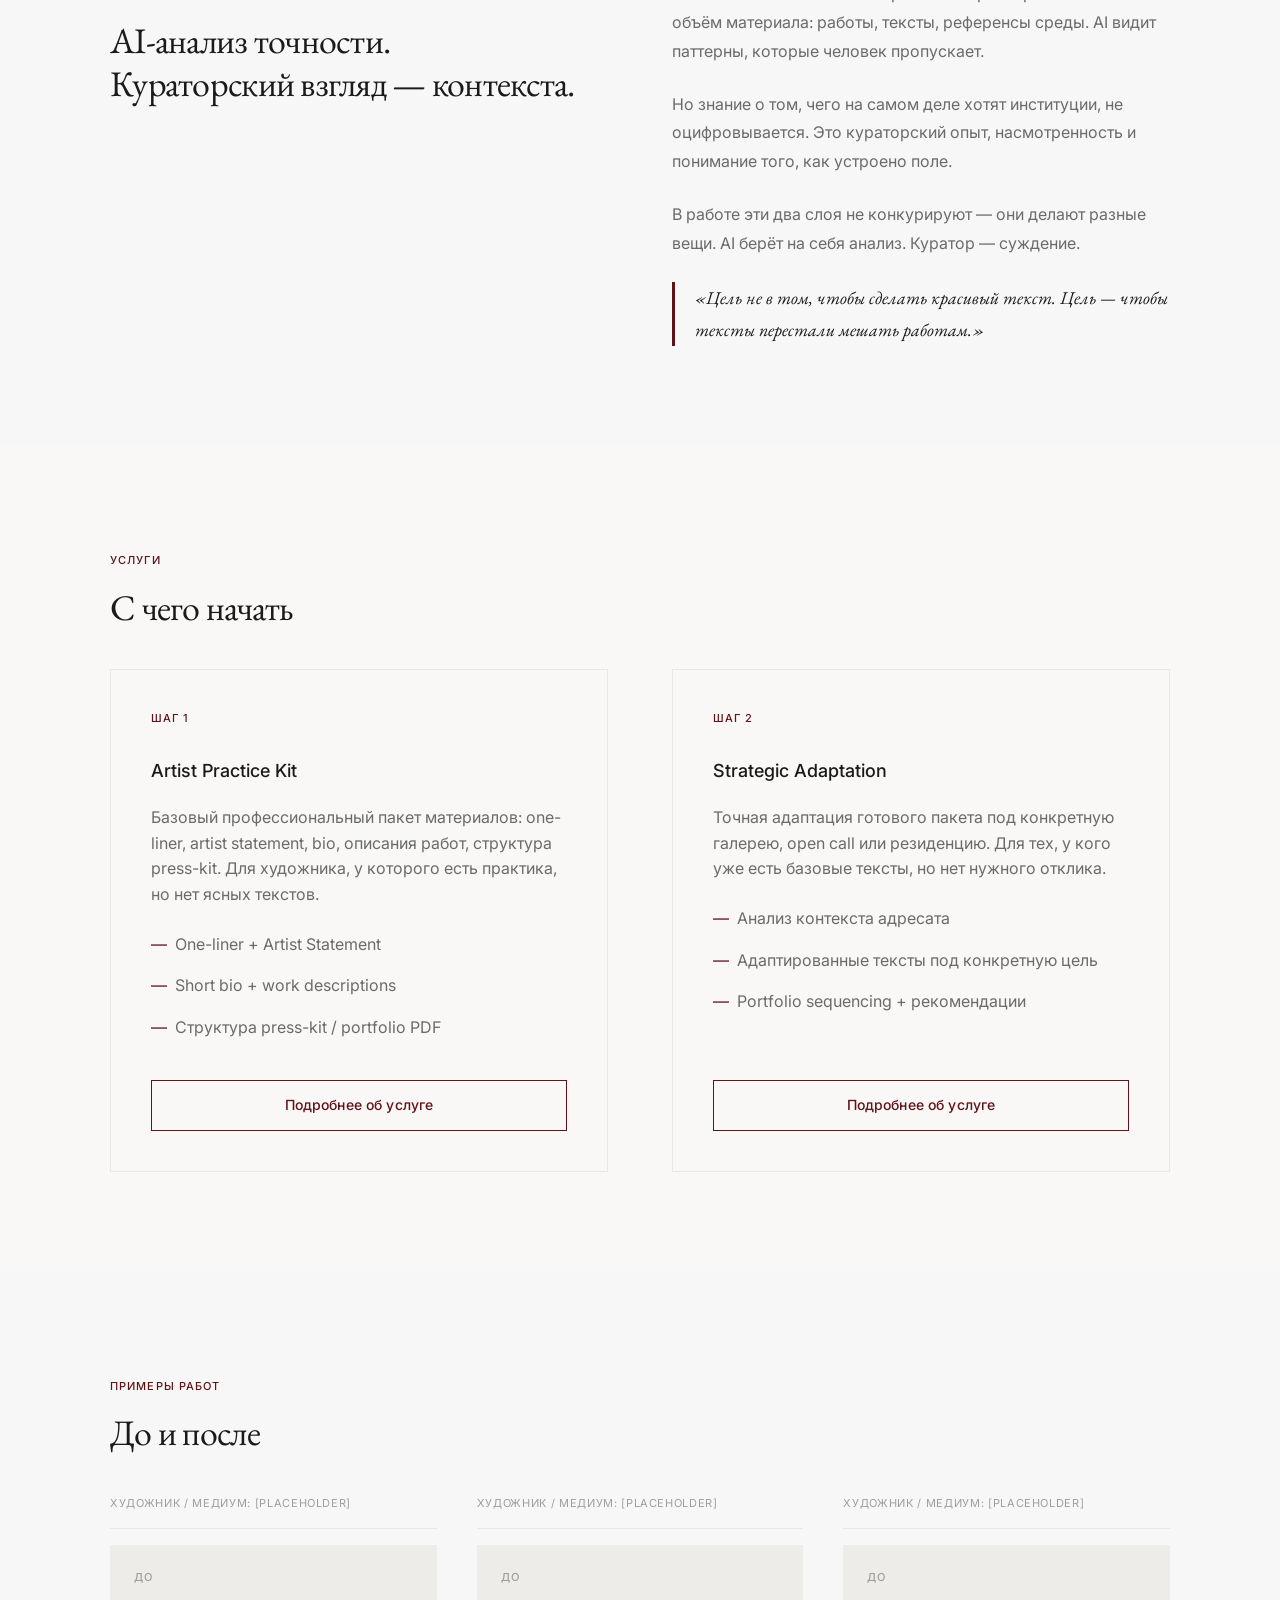
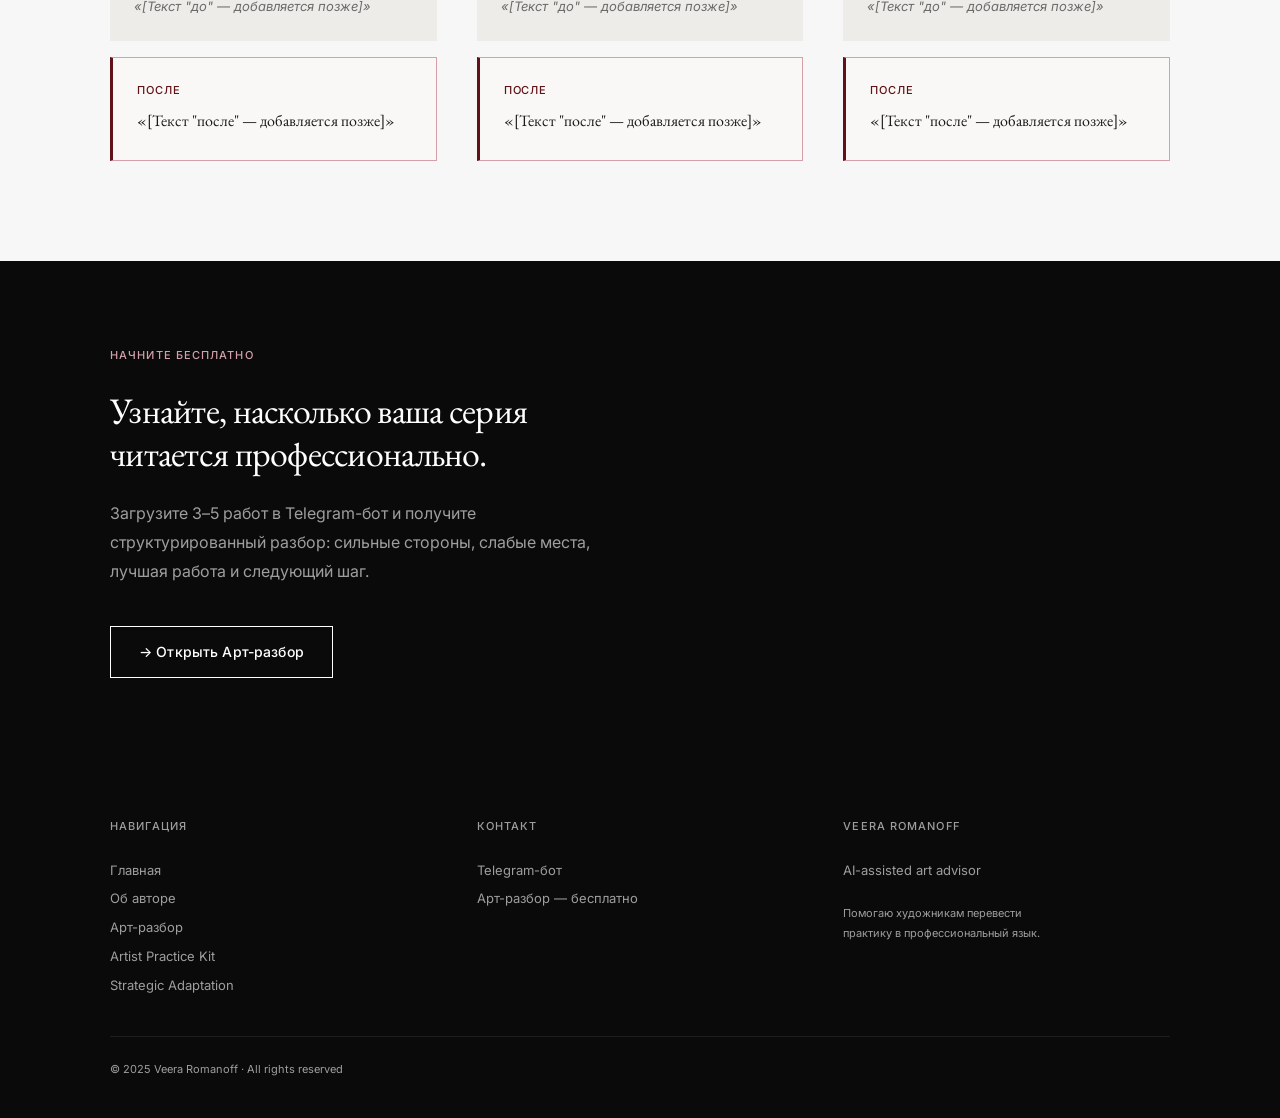
==== commit 6624d91d: "Add portrait photo, equal offer cards - Portrait photo in hero (index) and about page - Offer cards:" ====
--- a/index.html
+++ b/index.html
@@ -58,9 +58,9 @@
         </div>
       </div>
       <div>
-        <div class="hero-visual" style="min-height:420px;">
-          ФОТО / ВИЗУАЛ
-        </div>
+        <img src="assets/veera-portrait.png"
+             alt="Veera Romanoff — AI-assisted art advisor"
+             style="width:100%;display:block;object-fit:cover;aspect-ratio:3/4;">
       </div>
     </div>
   </div>
@@ -129,7 +129,7 @@
     <div class="two-col">
 
       <div class="offer-card">
-        <span class="section-label" style="color:var(--color-text-muted);">Шаг 1</span>
+        <span class="section-label">Шаг 1</span>
         <h3 class="mt-sm mb-md">Artist Practice Kit</h3>
         <p class="text-muted mb-md">
           Базовый профессиональный пакет материалов: one-liner, artist statement, bio, описания работ, структура press-kit. Для художника, у которого есть практика, но нет ясных текстов.
@@ -142,7 +142,7 @@
         <a href="practice-kit.html" class="btn btn-secondary">Подробнее об услуге</a>
       </div>
 
-      <div class="offer-card featured">
+      <div class="offer-card">
         <span class="section-label">Шаг 2</span>
         <h3 class="mt-sm mb-md">Strategic Adaptation</h3>
         <p class="text-muted mb-md">
@@ -153,7 +153,7 @@
           <li>Адаптированные тексты под конкретную цель</li>
           <li>Portfolio sequencing + рекомендации</li>
         </ul>
-        <a href="strategic-adaptation.html" class="btn btn-primary">Подробнее об услуге</a>
+        <a href="strategic-adaptation.html" class="btn btn-secondary">Подробнее об услуге</a>
       </div>
 
     </div>
--- a/css/main.css
+++ b/css/main.css
@@ -353,13 +353,14 @@
   padding: 40px;
   background: var(--color-bg);
   transition: border-color 0.2s;
+  display: flex;
+  flex-direction: column;
 }
 .offer-card:hover {
   border-color: var(--color-accent);
 }
-.offer-card.featured {
-  border-color: var(--color-accent);
-  background: var(--color-accent-subtle);
+.offer-card .btn {
+  margin-top: auto;
 }
 
 /* ─── Two columns ───────────────────────────────── */
@@ -368,7 +369,7 @@
   display: grid;
   grid-template-columns: 1fr 1fr;
   gap: var(--gap-xl);
-  align-items: start;
+  align-items: stretch;
 }
 .two-col-60-40 {
   display: grid;
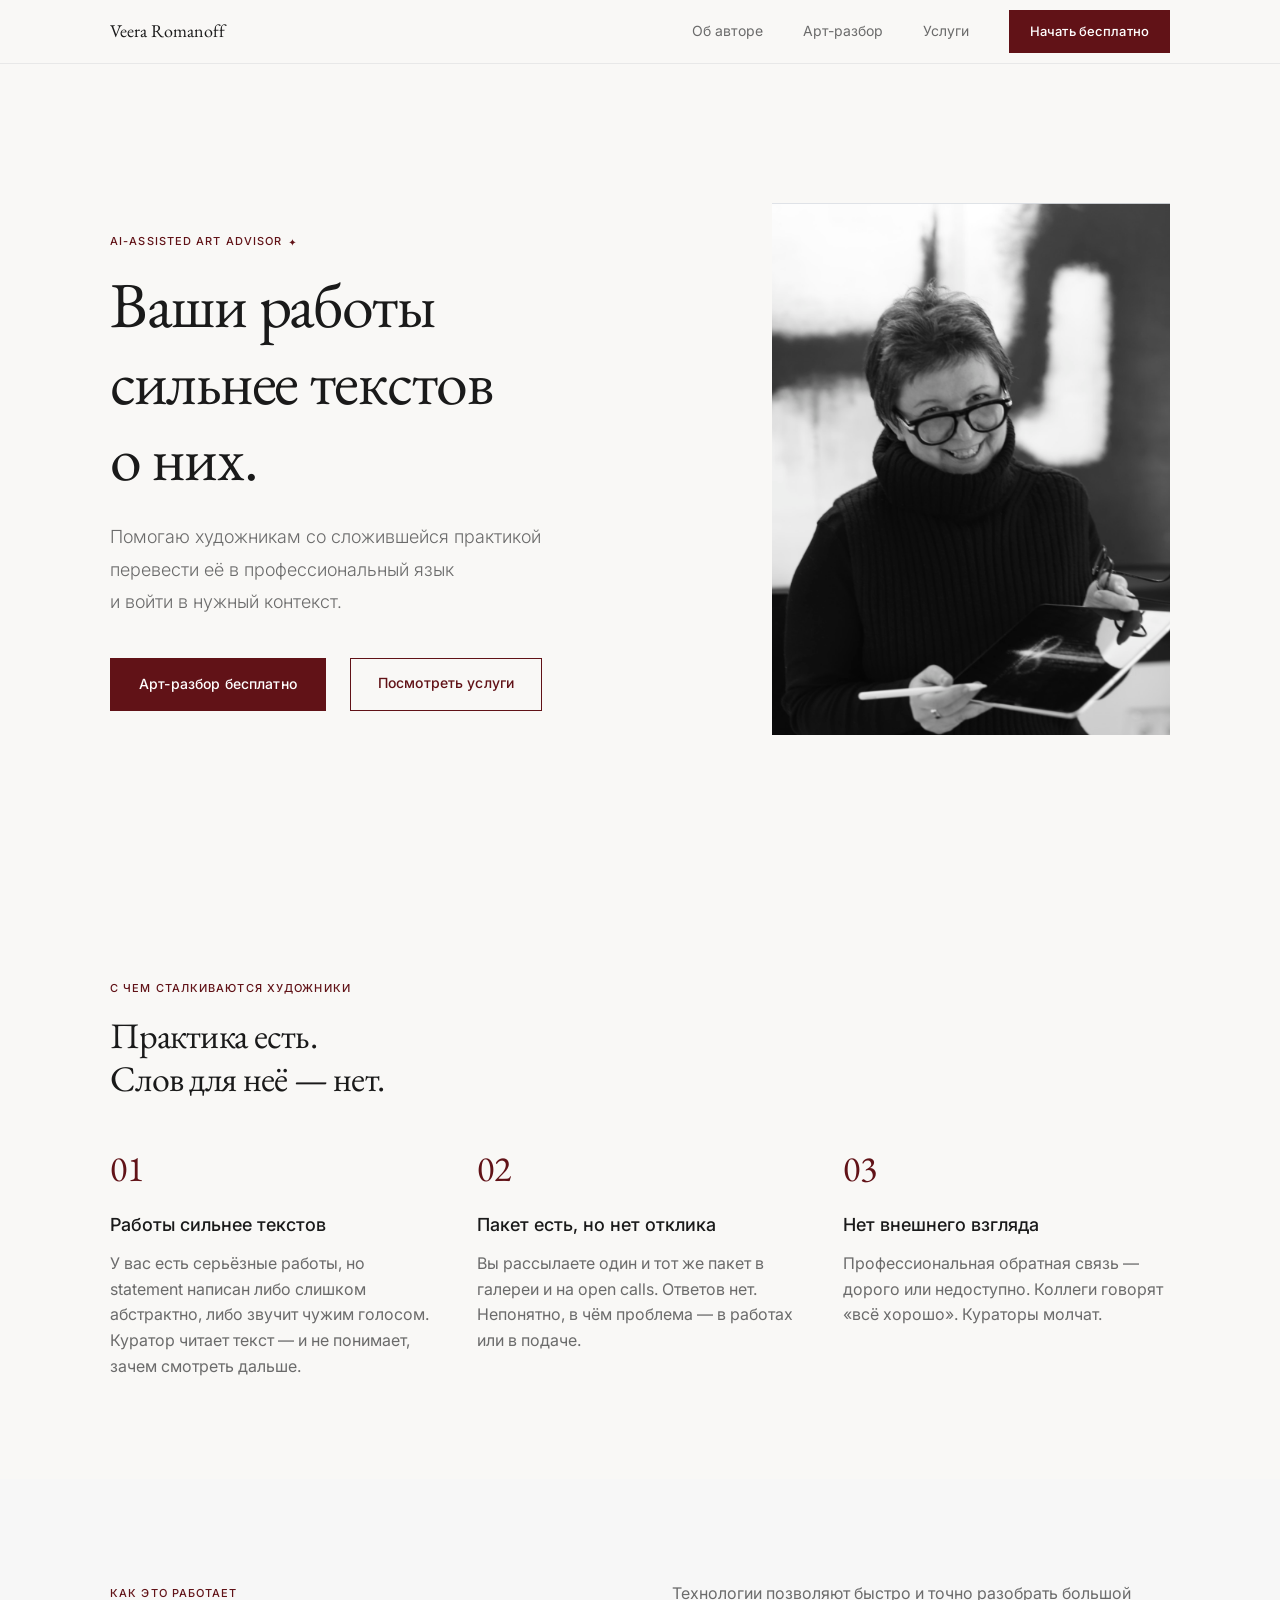
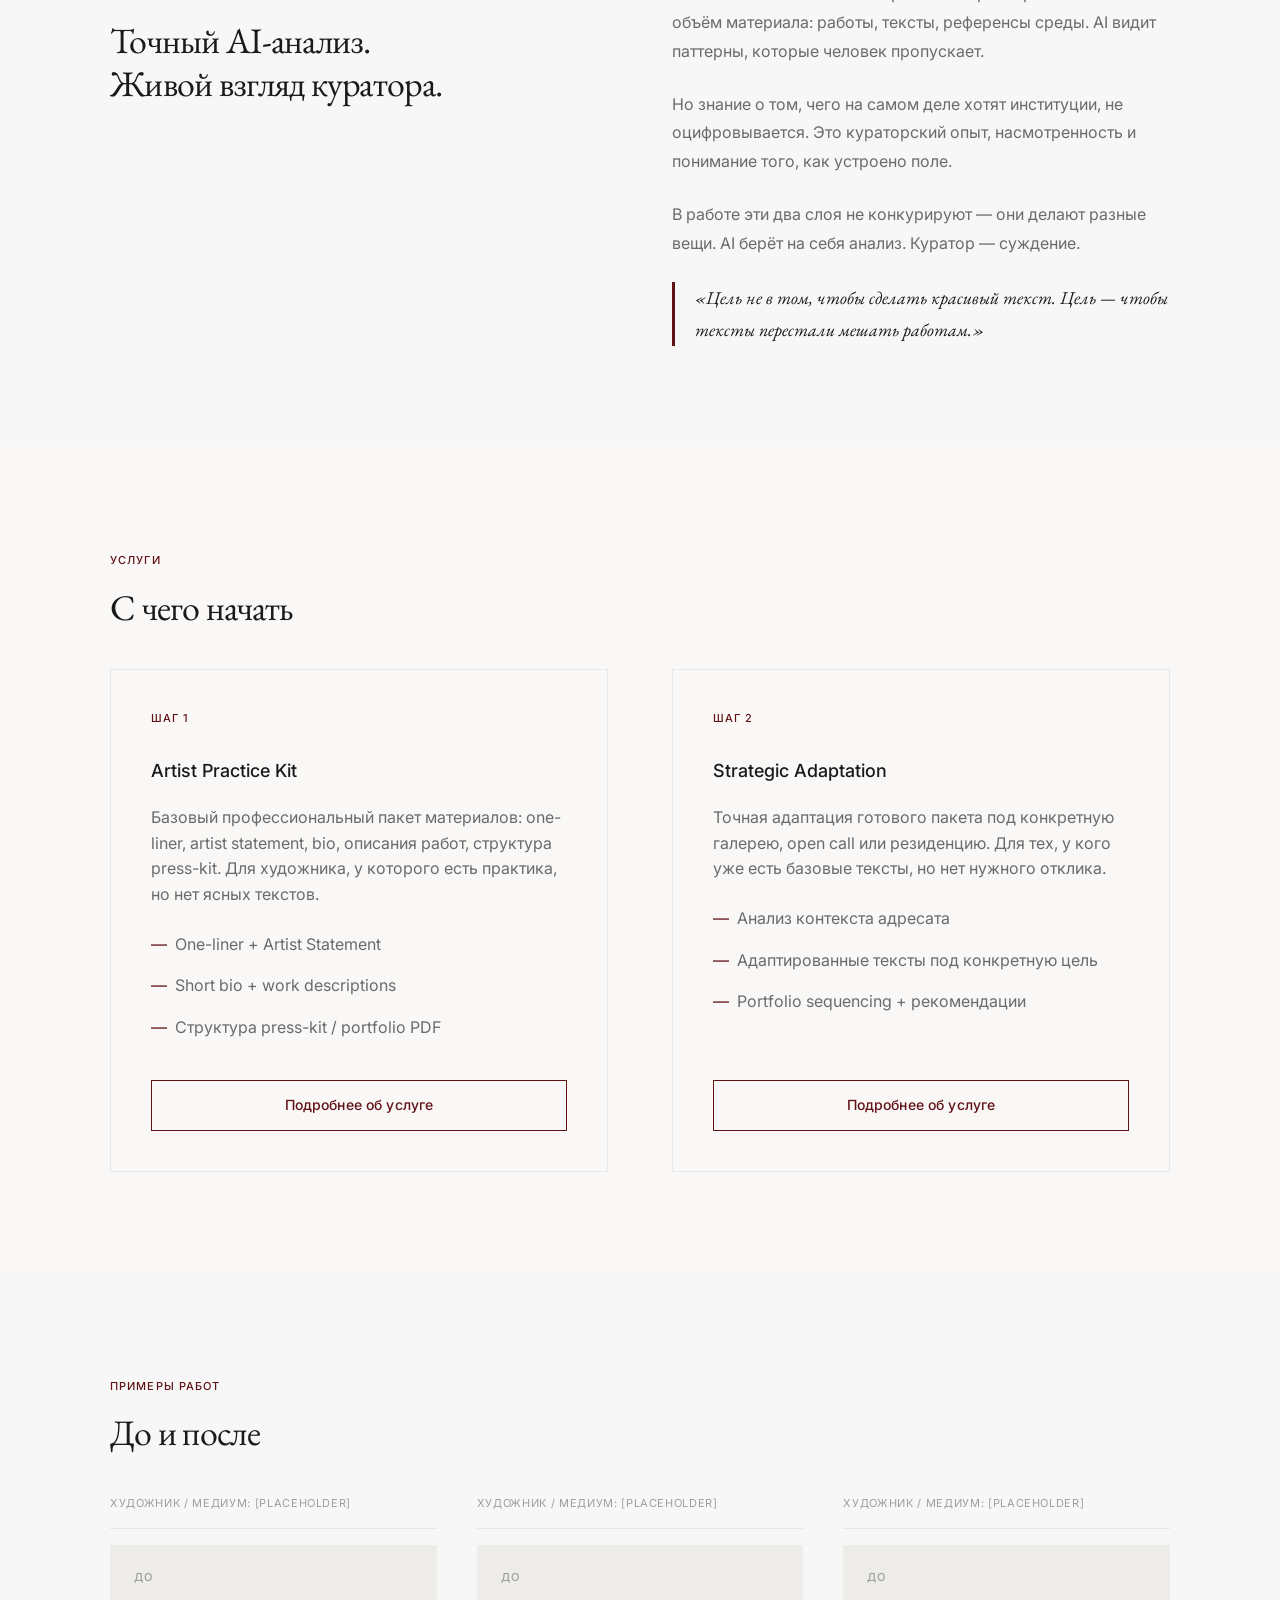
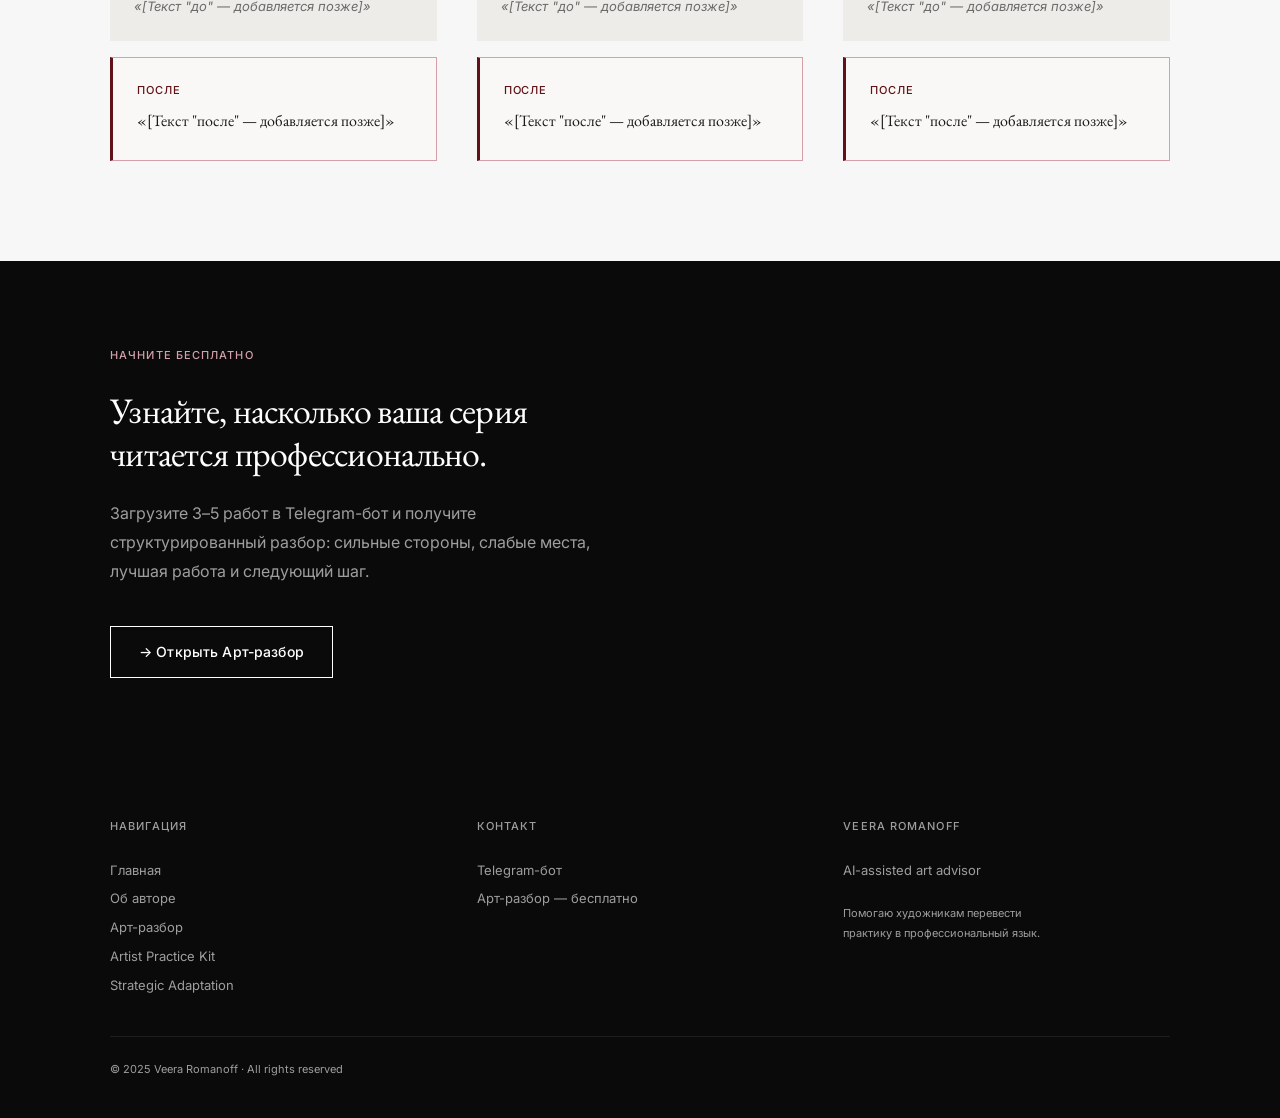
==== commit 3853288a: "Update methodology section heading" ====
--- a/index.html
+++ b/index.html
@@ -101,7 +101,7 @@
     <div class="two-col">
       <div>
         <span class="section-label">Как это работает</span>
-        <h2>AI-анализ точности.<br>Кураторский взгляд — контекста.</h2>
+        <h2>Точный AI-анализ.<br>Живой взгляд куратора.</h2>
       </div>
       <div>
         <p class="text-muted" style="line-height:1.8;">
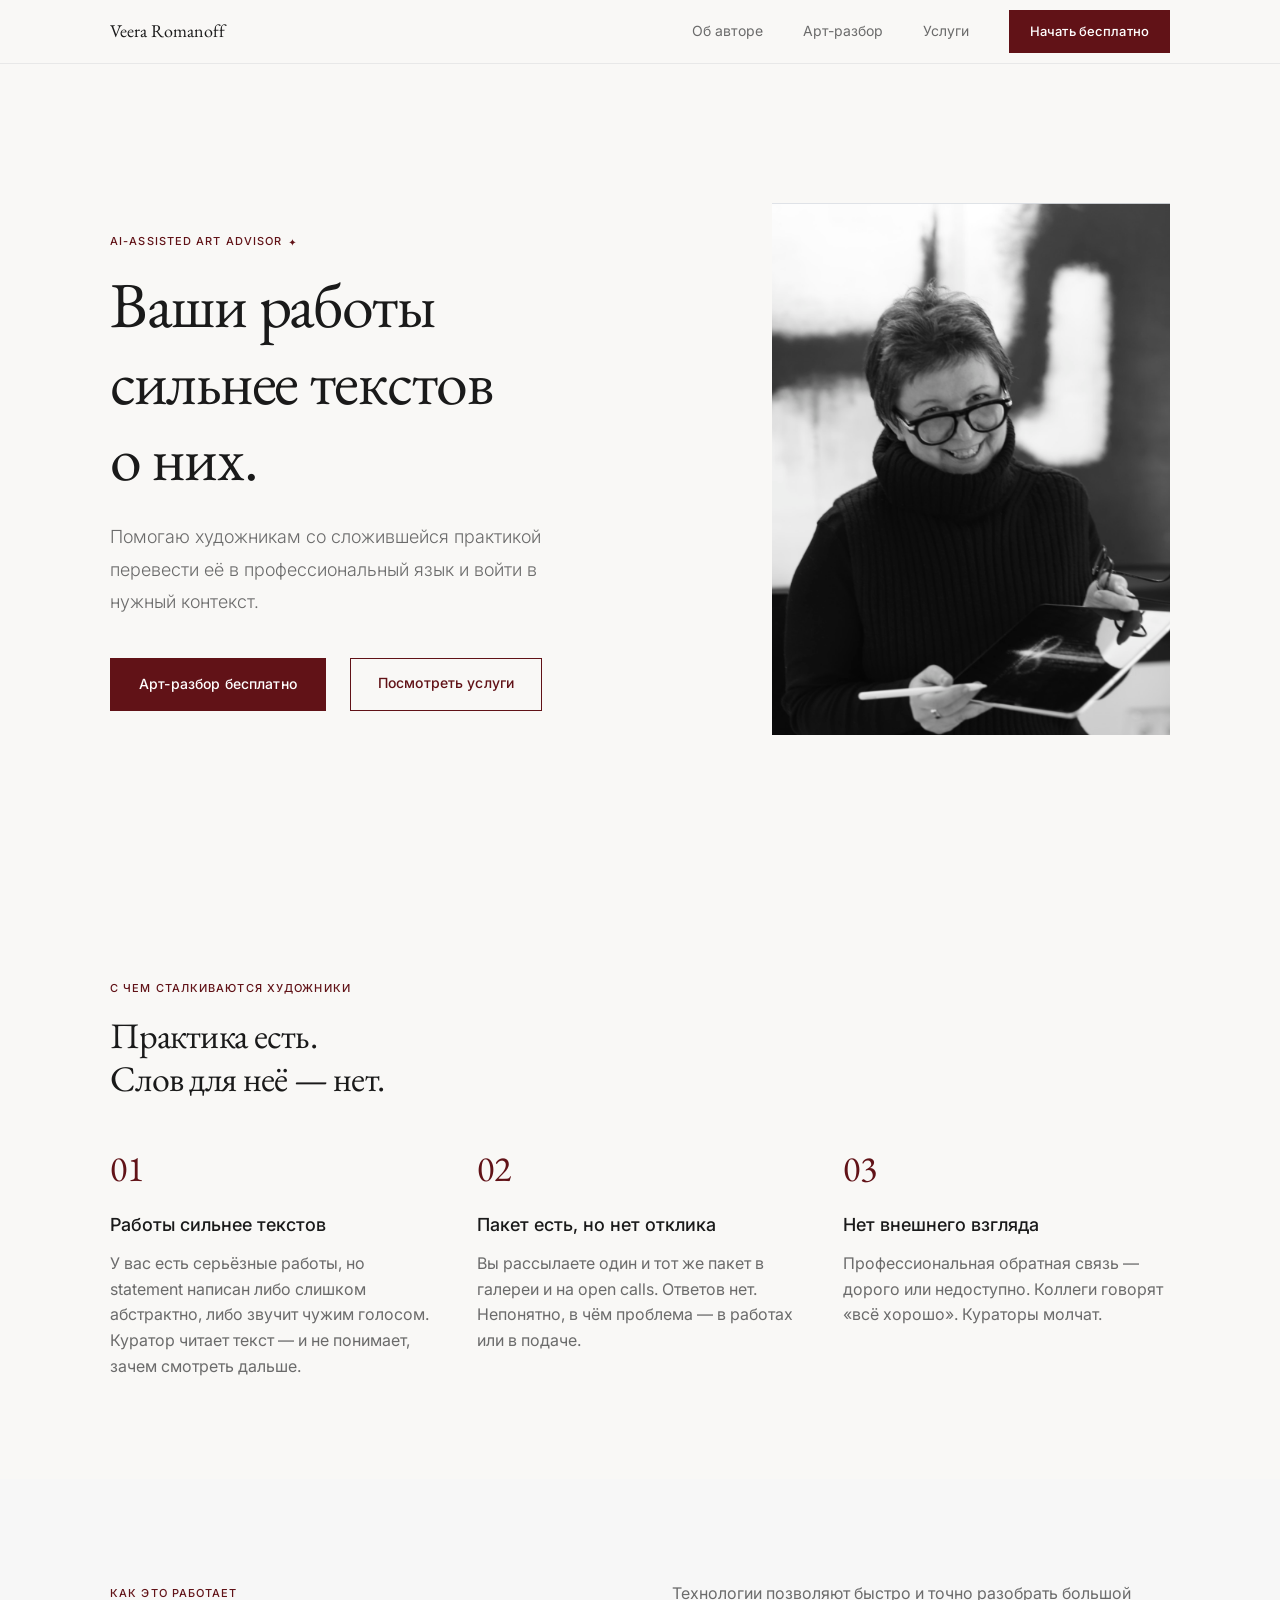
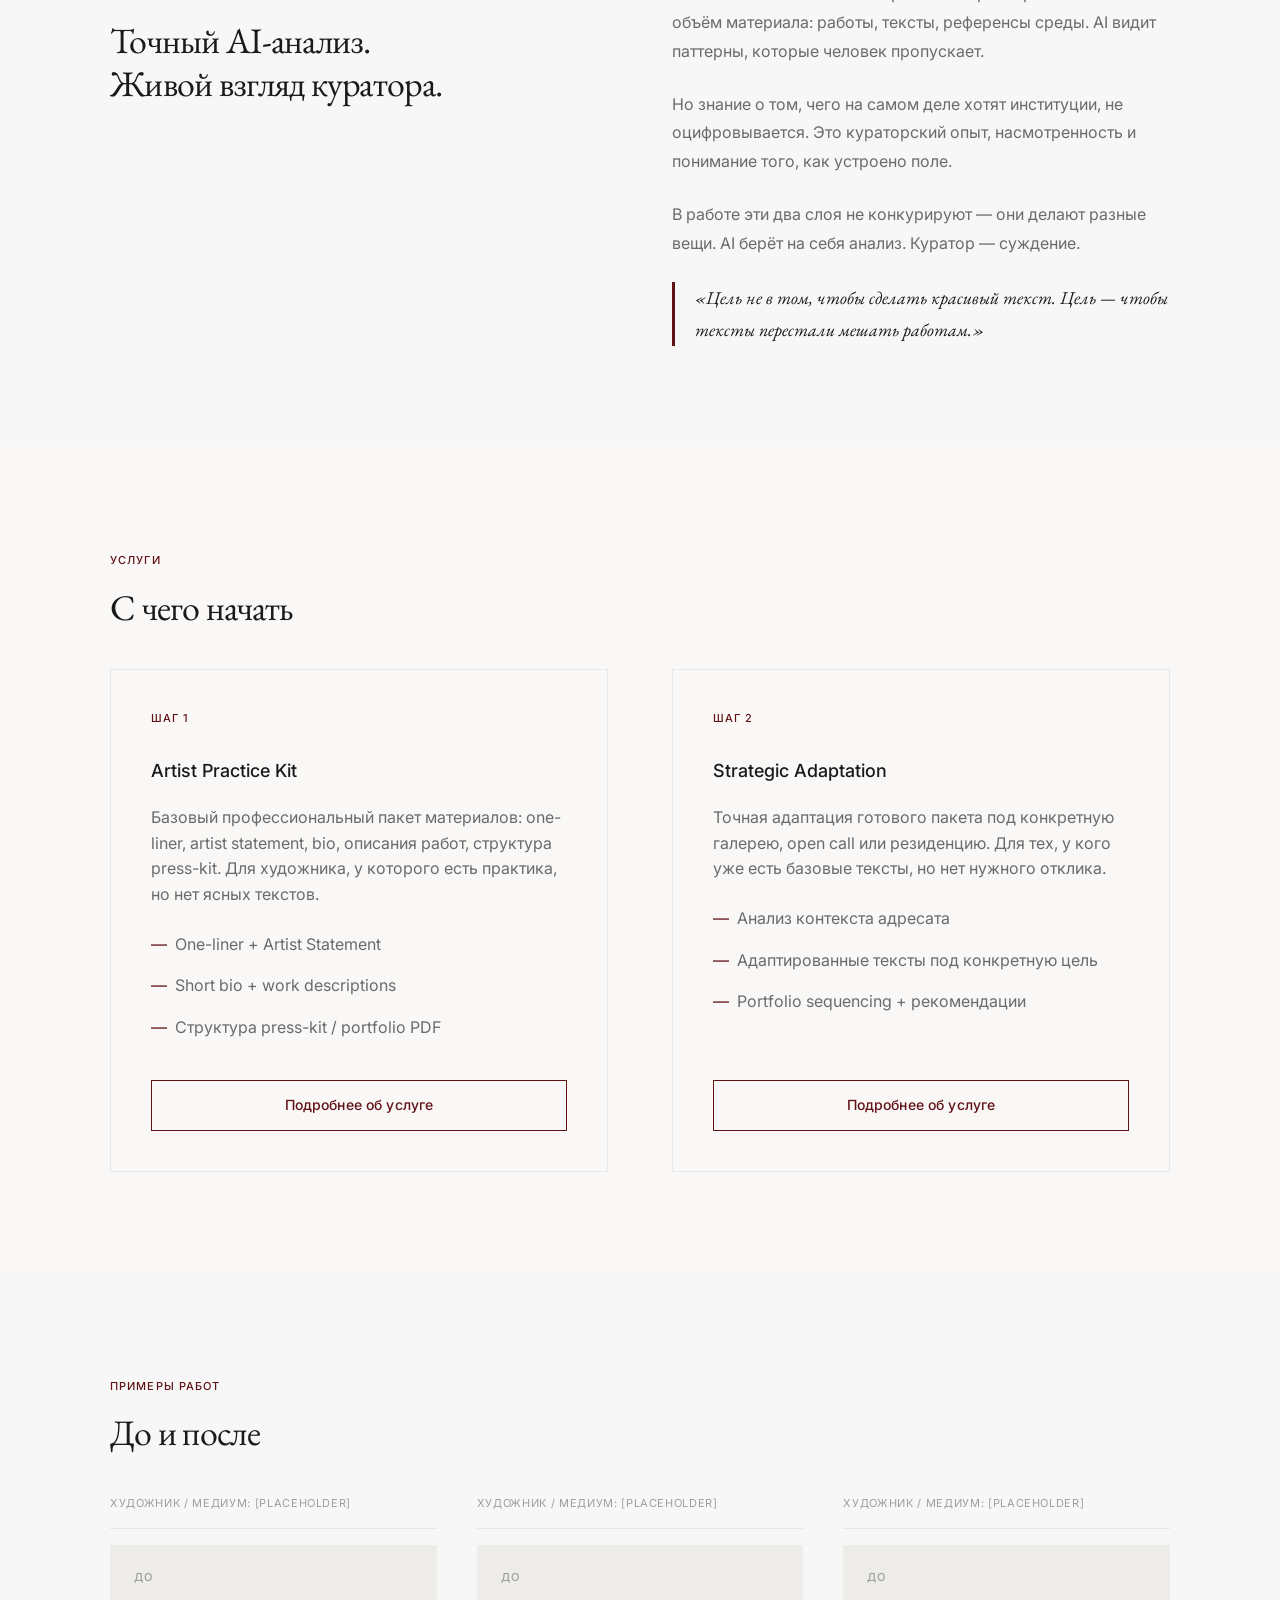
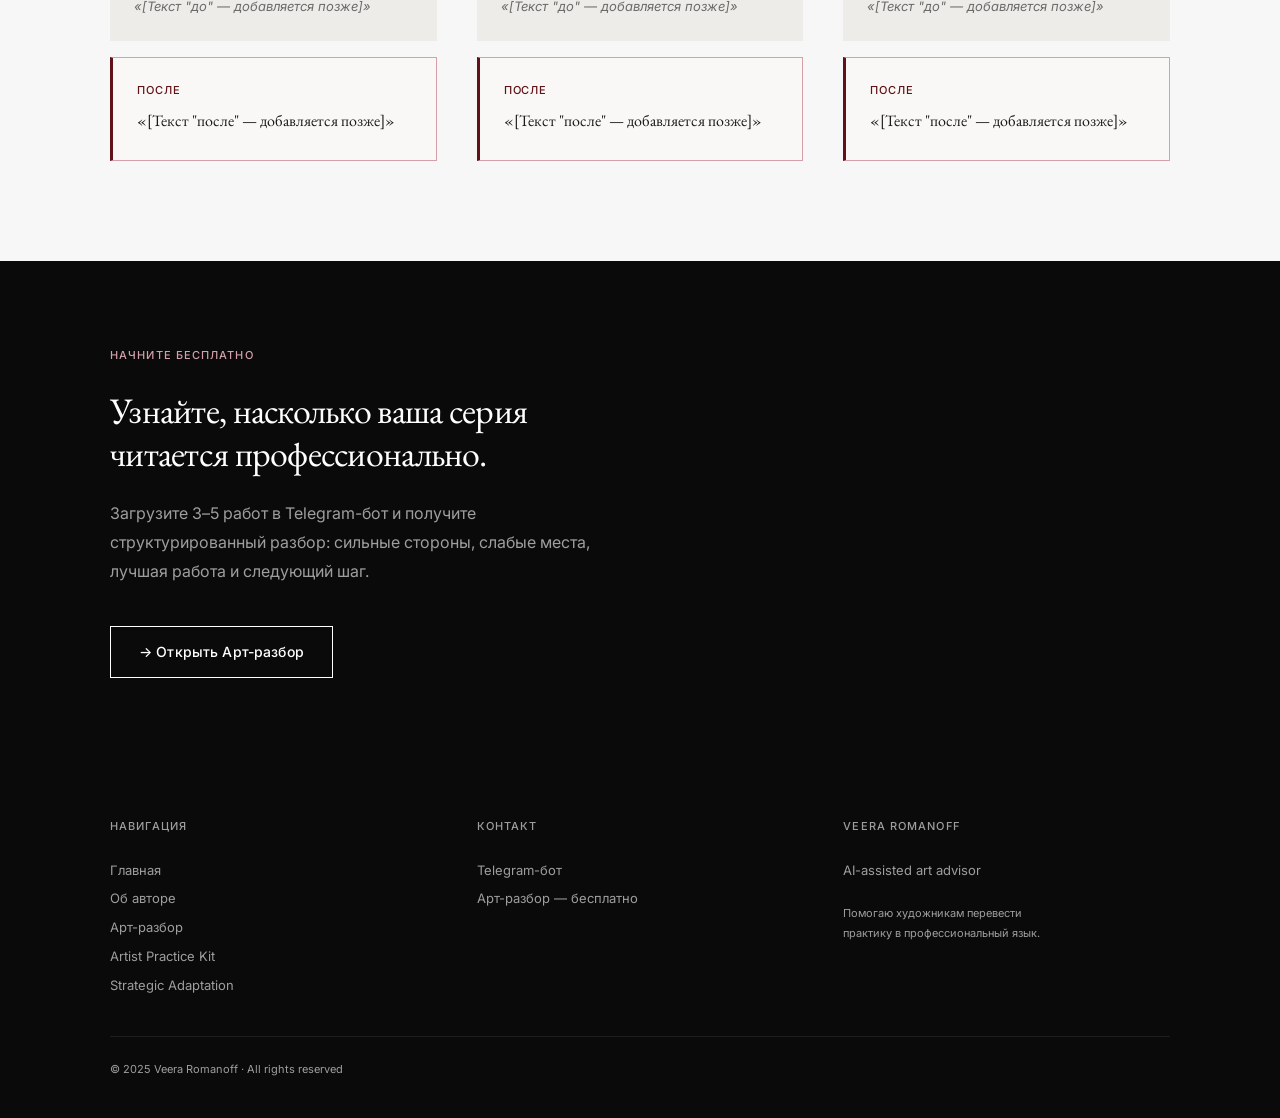
==== commit 234d6ec7: "Fix mobile CTA buttons: equal width, stacked column" ====
--- a/index.html
+++ b/index.html
@@ -48,9 +48,7 @@
           о них.
         </h1>
         <p class="hero-subtitle hero-animate">
-          Помогаю художникам со сложившейся практикой<br>
-          перевести её в профессиональный язык<br>
-          и войти в нужный контекст.
+          Помогаю художникам со сложившейся практикой перевести её в профессиональный язык и войти в нужный контекст.
         </p>
         <div class="hero-cta hero-animate">
           <a href="diagnostic.html" class="btn btn-primary">Арт-разбор бесплатно</a>
--- a/css/main.css
+++ b/css/main.css
@@ -473,6 +473,21 @@
   flex-wrap: wrap;
 }
 
+@media (max-width: 768px) {
+  .hero-cta {
+    flex-direction: column;
+    gap: var(--gap-sm);
+  }
+  .hero-cta .btn {
+    width: 100%;
+    text-align: center;
+    box-sizing: border-box;
+  }
+  .hero-subtitle {
+    max-width: 100%;
+  }
+}
+
 .hero-visual {
   background: var(--color-surface);
   aspect-ratio: 4/5;
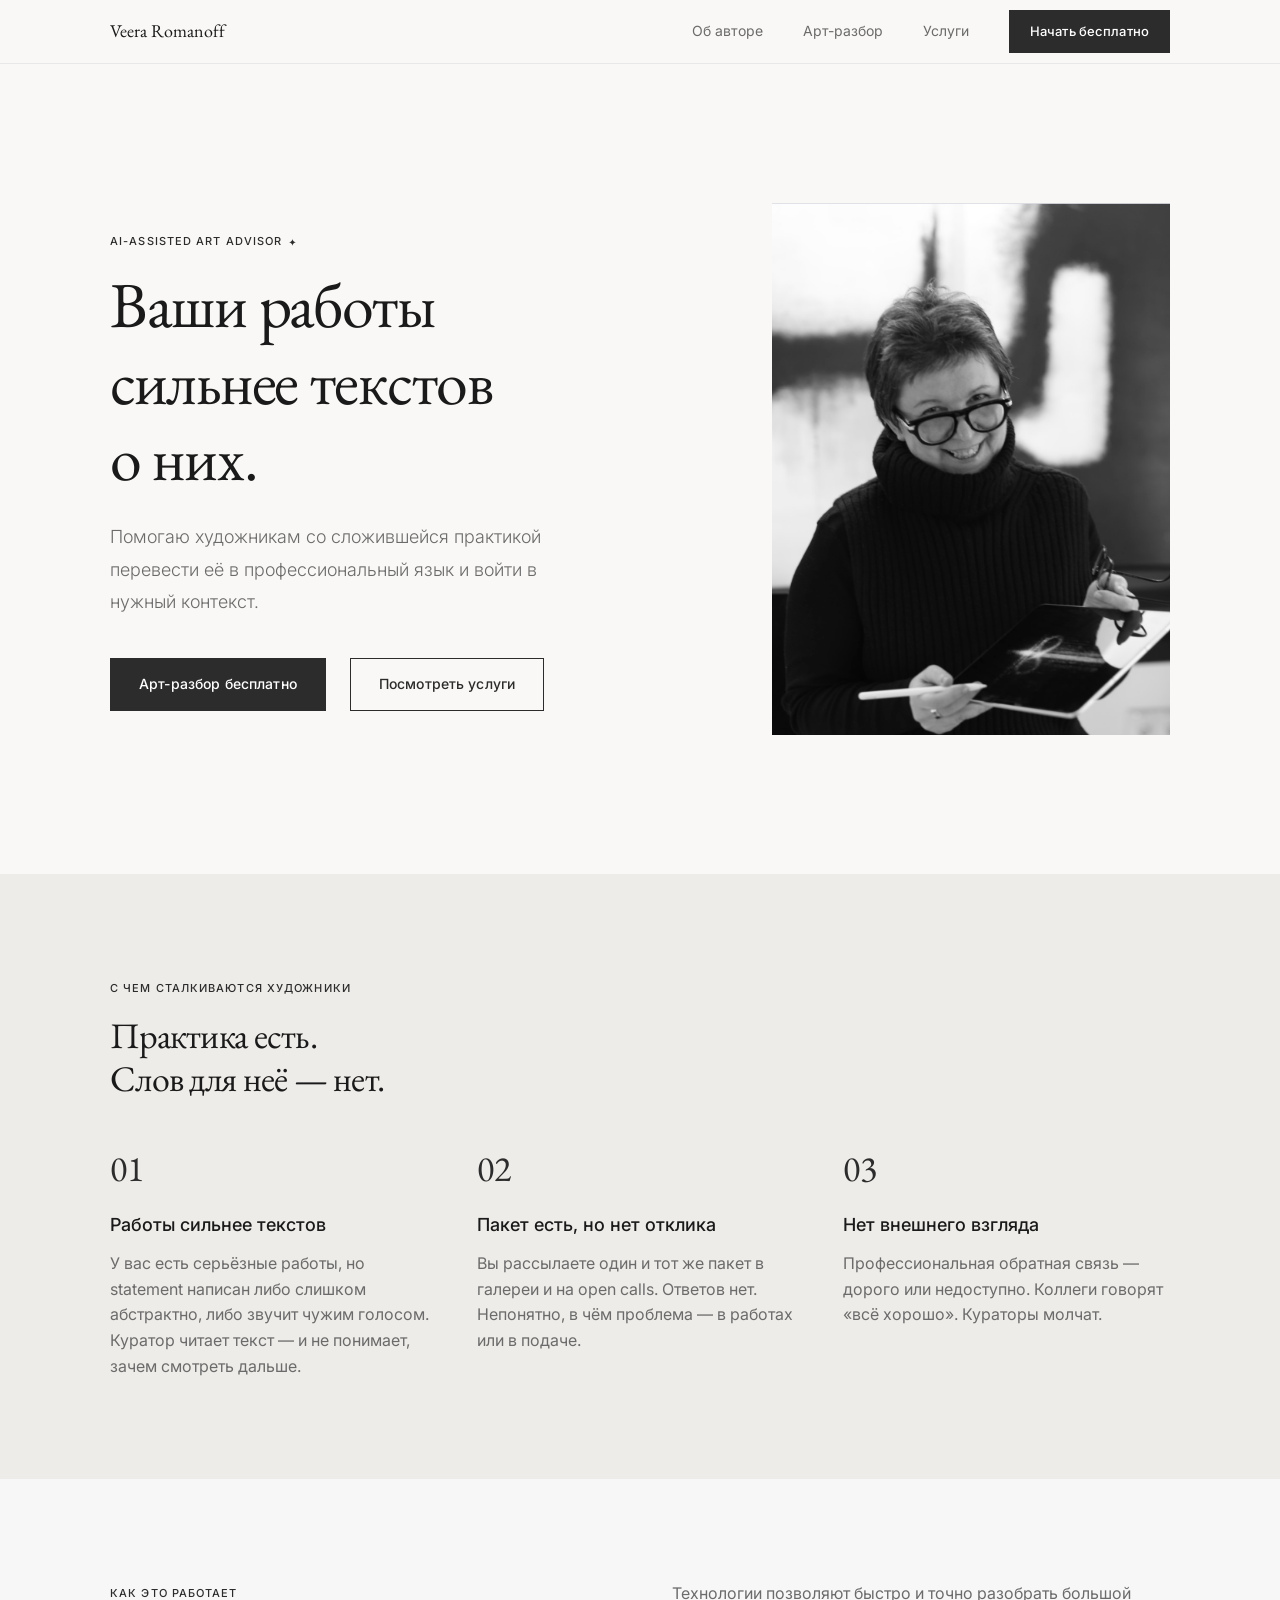
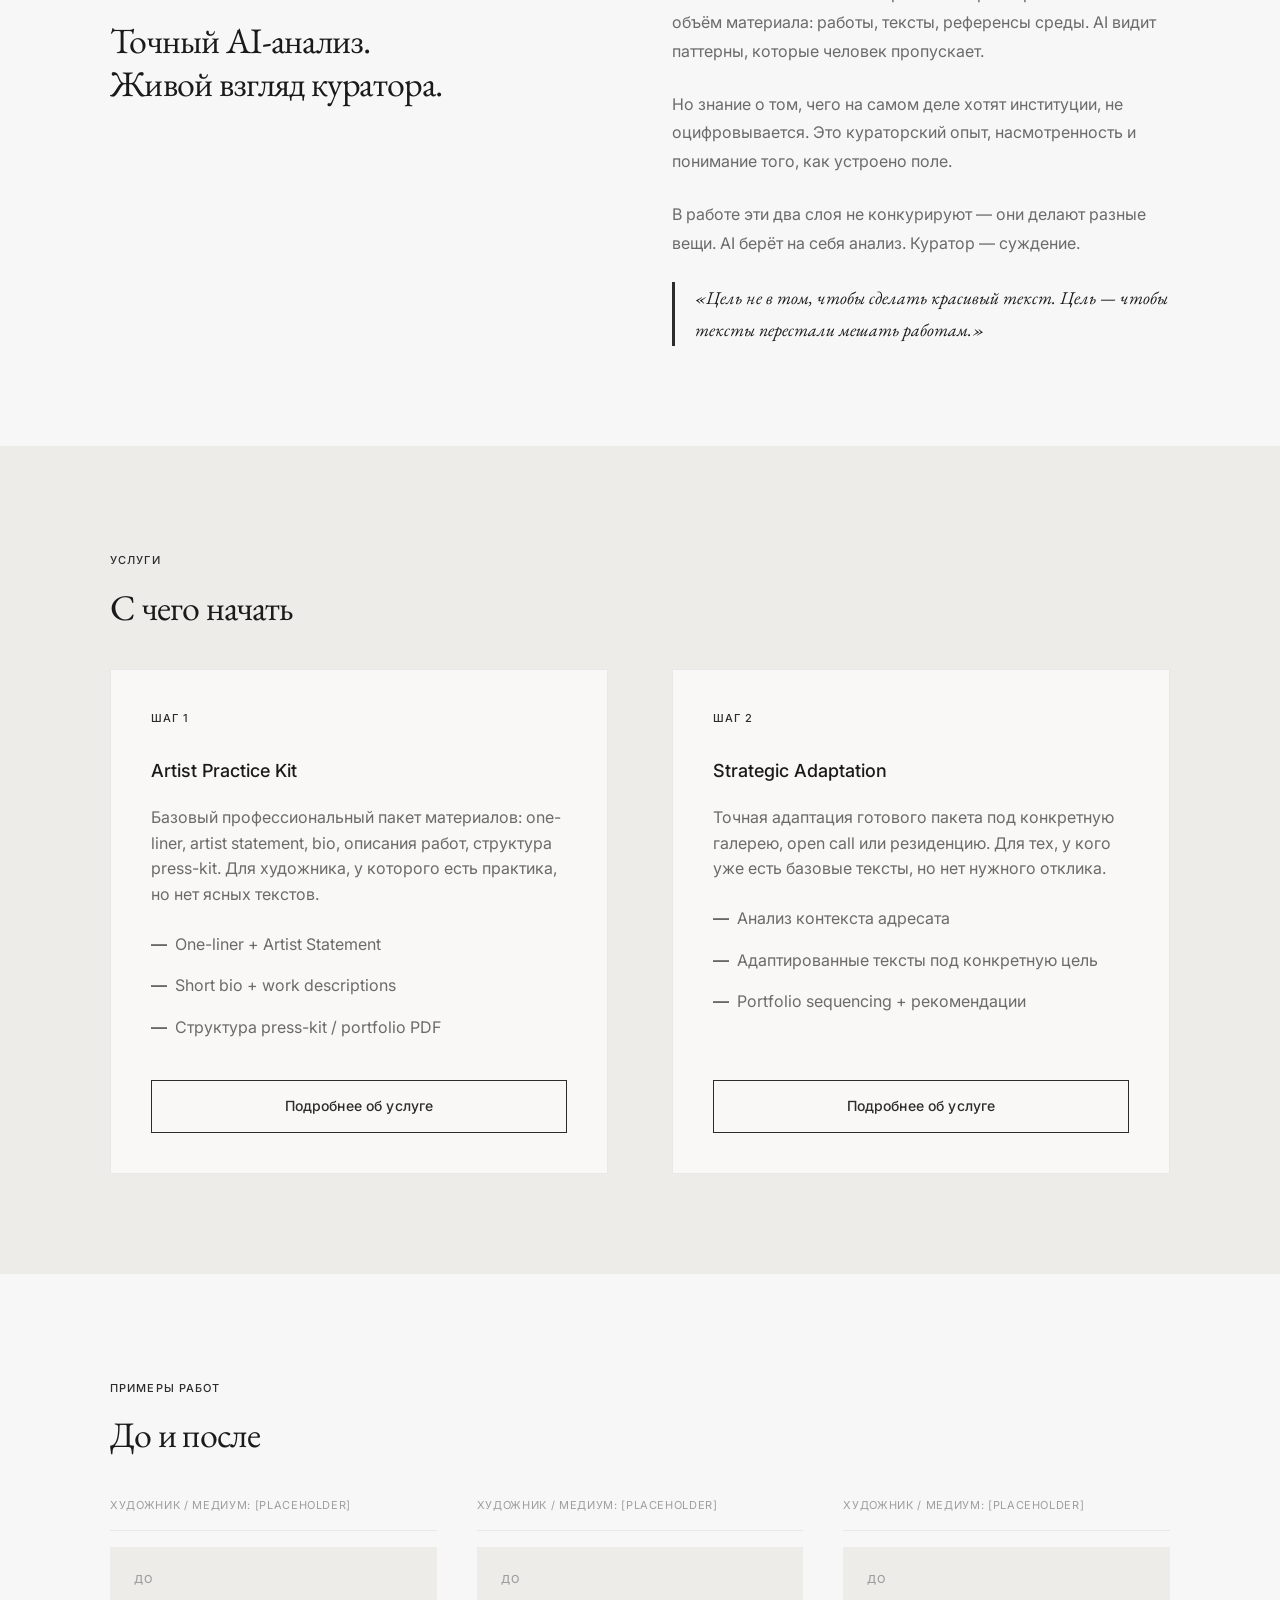
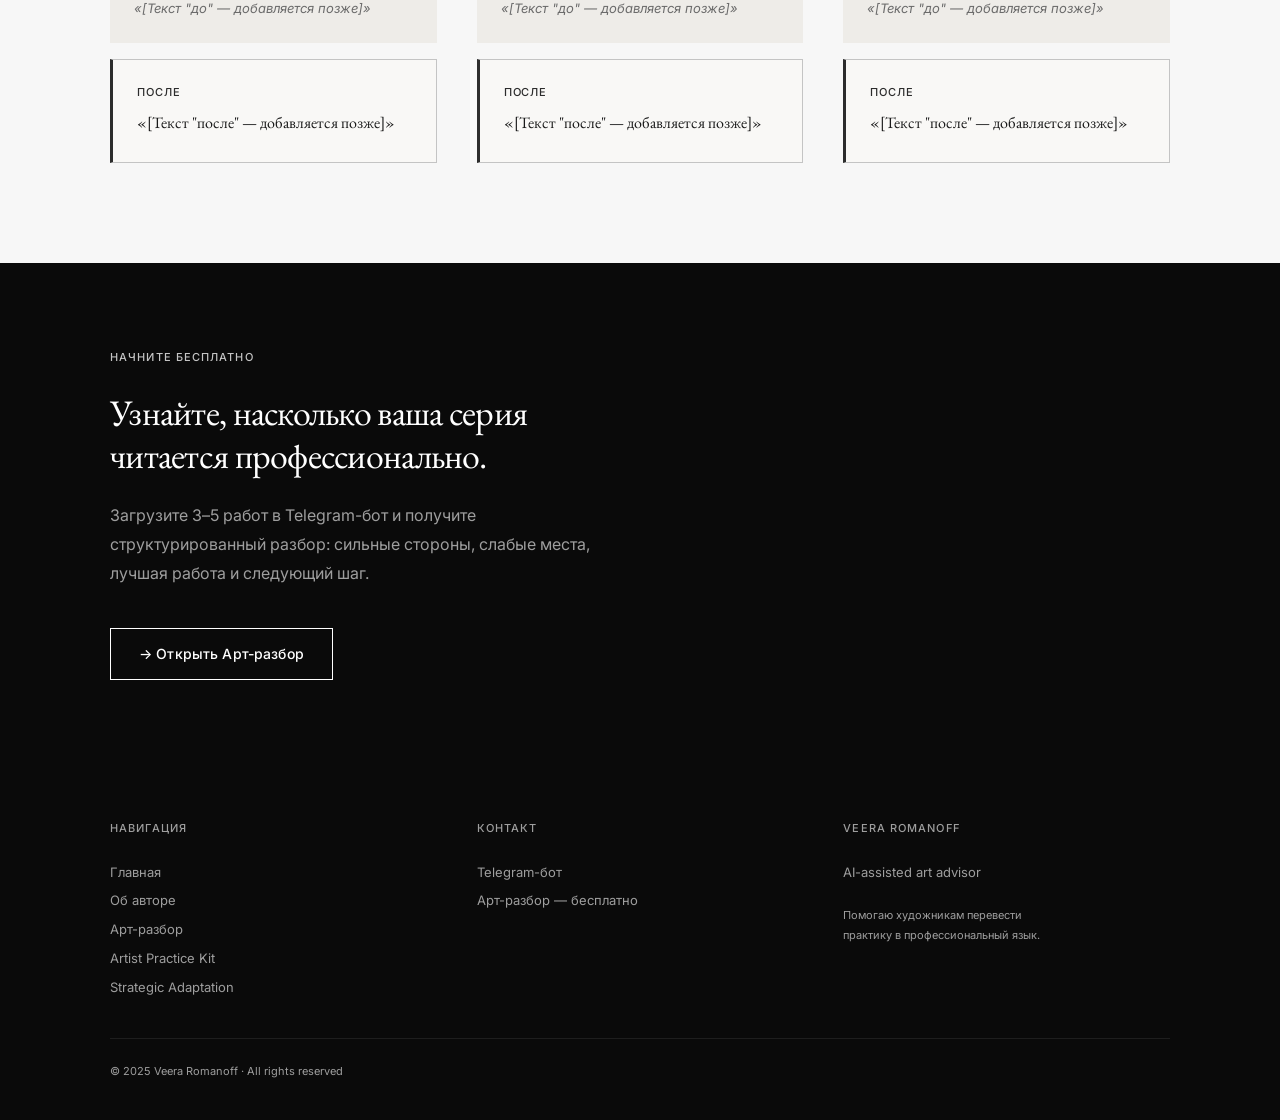
==== commit 723ba897: "Apply warm grey bg to problem and services sections" ====
--- a/index.html
+++ b/index.html
@@ -65,7 +65,7 @@
 </section>
 
 <!-- ── Section 02: Проблема ── -->
-<section class="section" style="background: var(--color-bg);">
+<section class="section" style="background: #EEECE8;">
   <div class="container">
     <span class="section-label">С чем сталкиваются художники</span>
     <h2 class="mb-lg">Практика есть.<br>Слов для неё — нет.</h2>
@@ -120,7 +120,7 @@
 </section>
 
 <!-- ── Section 04: Два оффера ── -->
-<section class="section">
+<section class="section" style="background: #EEECE8;">
   <div class="container">
     <span class="section-label">Услуги</span>
     <h2 class="mb-lg">С чего начать</h2>
--- a/css/main.css
+++ b/css/main.css
@@ -119,7 +119,7 @@
   background: transparent;
   color: var(--color-accent);
   border: 1px solid var(--color-accent);
-  padding: 13px 27px;
+  padding: 14px 28px;
 }
 .btn-secondary:hover {
   background: var(--color-accent-subtle);
@@ -476,9 +476,12 @@
 @media (max-width: 768px) {
   .hero-cta {
     flex-direction: column;
+    align-items: stretch;
     gap: var(--gap-sm);
   }
-  .hero-cta .btn {
+  .hero-cta .btn,
+  .hero-cta a {
+    display: block;
     width: 100%;
     text-align: center;
     box-sizing: border-box;
